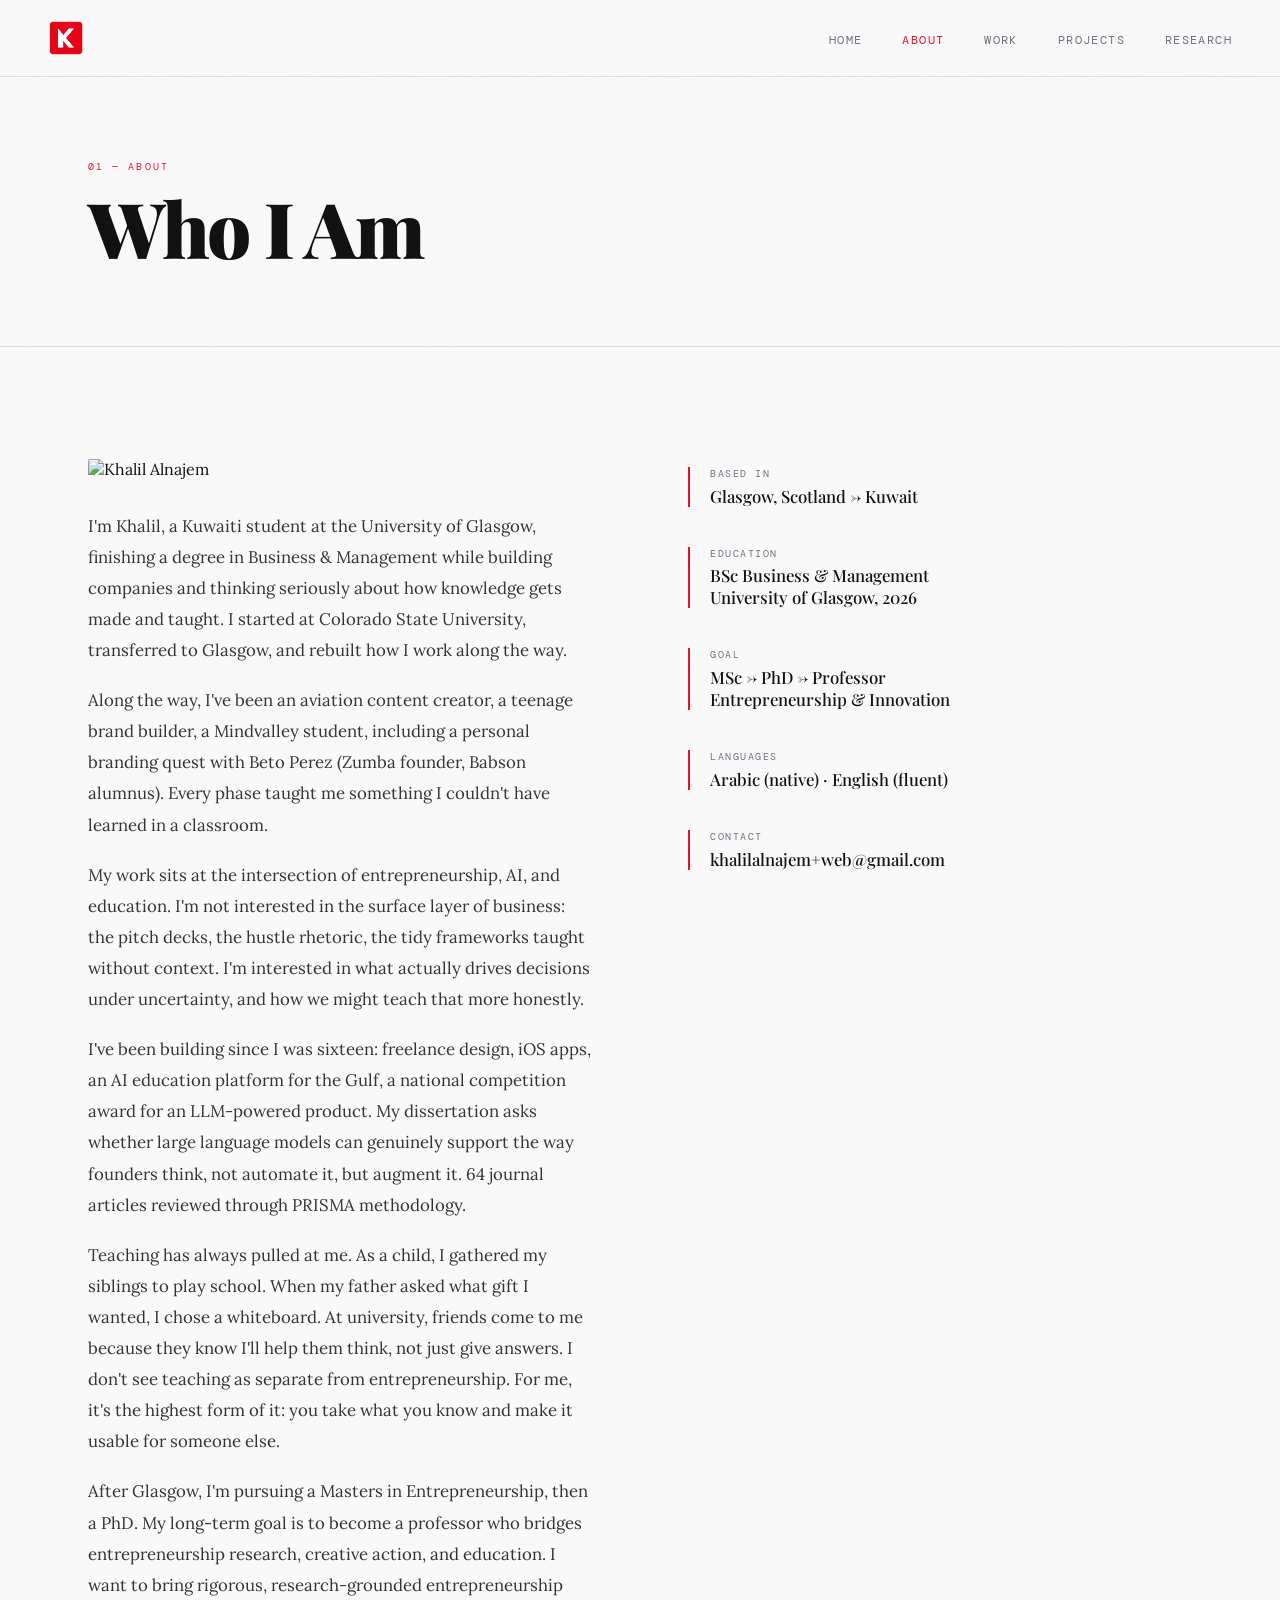
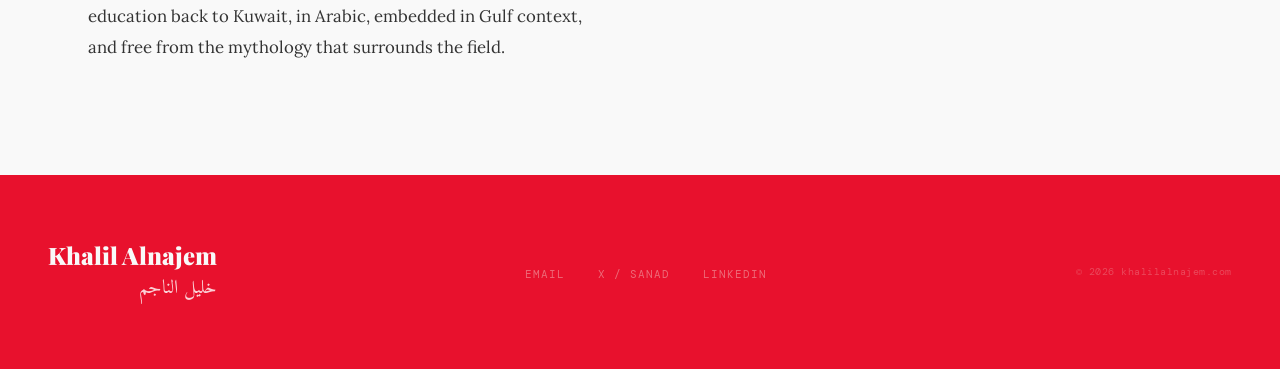
==== about.html @ a1330b7a "Research page: add PRISMA diagram + methodology, remove Arabic text sitewide - Research: added metho" ====
<!DOCTYPE html>
<html lang="en" dir="ltr">
<head>
  <meta charset="UTF-8" />
  <meta name="viewport" content="width=device-width, initial-scale=1.0"/>
  <title>About — Khalil Alnajem</title>
  <link rel="preconnect" href="https://fonts.googleapis.com">
  <link href="https://fonts.googleapis.com/css2?family=Playfair+Display:ital,wght@0,400;0,700;0,900;1,400;1,700&family=DM+Mono:wght@300;400;500&family=Lora:ital,wght@0,400;0,500;1,400&family=Amiri:ital,wght@0,400;0,700;1,400&family=Noto+Naskh+Arabic:wght@400;500;700&display=swap" rel="stylesheet">
  <link rel="stylesheet" href="style.css">
  <link rel="icon" href="web-icon.png">
</head>

<body>

  <!-- NAV -->
  <nav>
    <a href="index.html" class="nav-logo"><img src="web-icon.png" alt="Khalil Alnajem"></a>
    <button class="nav-hamburger" id="hamburger" onclick="document.getElementById('hamburger').classList.toggle('open');document.querySelector('.nav-links').classList.toggle('open')"><span></span><span></span><span></span></button>
    <ul class="nav-links">
      <li><a href="index.html">Home</a></li>
      <li><a href="about.html">About</a></li>
      <li><a href="work.html">Work</a></li>
      <li><a href="projects.html">Projects</a></li>
      <li><a href="research.html">Research</a></li>
    </ul>
  </nav>

  <!-- PAGE HERO -->
  <div class="page-hero">
    <div class="page-hero-inner">
      <span class="page-hero-label">01 — About</span>
      <h1 class="page-hero-title">Who I Am</h1>
    </div>
  </div>

  <!-- ABOUT SECTION -->
  <section id="about">
    <div class="container">
      <div class="about-grid reveal">
        <div>
          <img src="khalil-alnajem.jpg" alt="Khalil Alnajem" style="max-width:300px; width:100%; display:block; margin-bottom:2rem; border-radius:2px;">
          <div class="about-body">
            <p>I'm Khalil, a Kuwaiti student at the University of Glasgow, finishing a degree in Business & Management while building companies and thinking seriously about how knowledge gets made and taught. I started at Colorado State University, transferred to Glasgow, and rebuilt how I work along the way.</p>
            <p>Along the way, I've been an aviation content creator, a teenage brand builder, a Mindvalley student, including a personal branding quest with Beto Perez (Zumba founder, Babson alumnus). Every phase taught me something I couldn't have learned in a classroom.</p>
            <p>My work sits at the intersection of entrepreneurship, AI, and education. I'm not interested in the surface layer of business: the pitch decks, the hustle rhetoric, the tidy frameworks taught without context. I'm interested in what actually drives decisions under uncertainty, and how we might teach that more honestly.</p>
            <p>I've been building since I was sixteen: freelance design, iOS apps, an AI education platform for the Gulf, a national competition award for an LLM-powered product. My dissertation asks whether large language models can genuinely support the way founders think, not automate it, but augment it. 64 journal articles reviewed through PRISMA methodology.</p>
            <p>Teaching has always pulled at me. As a child, I gathered my siblings to play school. When my father asked what gift I wanted, I chose a whiteboard. At university, friends come to me because they know I'll help them think, not just give answers. I don't see teaching as separate from entrepreneurship. For me, it's the highest form of it: you take what you know and make it usable for someone else.</p>
            <p>After Glasgow, I'm pursuing a Masters in Entrepreneurship, then a PhD. My long-term goal is to become a professor who bridges entrepreneurship research, creative action, and education. I want to bring rigorous, research-grounded entrepreneurship education back to Kuwait, in Arabic, embedded in Gulf context, and free from the mythology that surrounds the field.</p>
          </div>
        </div>
        <div class="about-sidebar">
          <div class="info-block">
            <label>Based in</label>
            <span>Glasgow, Scotland → Kuwait</span>
          </div>
          <div class="info-block">
            <label>Education</label>
            <span>BSc Business &amp; Management<br>University of Glasgow, 2026</span>
          </div>
          <div class="info-block">
            <label>Goal</label>
            <span>MSc → PhD → Professor<br>Entrepreneurship &amp; Innovation</span>
          </div>
          <div class="info-block">
            <label>Languages</label>
            <span>Arabic (native) · English (fluent)</span>
          </div>
          <div class="info-block">
            <label>Contact</label>
            <span>khalilalnajem+web@gmail.com</span>
          </div>
        </div>
      </div>
    </div>
  </section>

  <!-- FOOTER -->
  <footer>
    <div>
      <p class="footer-name">Khalil Alnajem</p>
      <p class="footer-name-ar">خليل الناجم</p>
    </div>
    <ul class="footer-links">
      <li><a href="mailto:khalilalnajem+web@gmail.com">Email</a></li>
      <li><a href="https://x.com/ask_sanad" target="_blank">X / Sanad</a></li>
      <li><a href="https://linkedin.com/in/khalilalnajem" target="_blank">LinkedIn</a></li>
    </ul>
    <p class="footer-copy">© 2026 khalilalnajem.com</p>
  </footer>

  <script>
    const revealEls = document.querySelectorAll('.reveal');
    const obs = new IntersectionObserver(entries => {
      entries.forEach(e => { if (e.isIntersecting) e.target.classList.add('visible'); });
    }, { threshold: 0.1 });
    revealEls.forEach(el => obs.observe(el));

    const currentPage = window.location.pathname.split('/').pop() || 'index.html';
    document.querySelectorAll('.nav-links a[href]').forEach(a => {
      if (a.getAttribute('href') === currentPage) a.style.color = 'var(--amber)';
    });
    // Page transition
    document.addEventListener('click', e => {
      const a = e.target.closest('a[href]');
      if (!a || a.target === '_blank' || a.href.startsWith('mailto:') || a.href.includes('#')) return;
      if (new URL(a.href).origin !== location.origin) return;
      e.preventDefault();
      document.body.classList.add('page-exit');
      setTimeout(() => { window.location = a.href; }, 250);
    });
  </script>
</body>
</html>
---- style.css ----
:root {
  --navy: #111111;
  --navy-mid: #222222;
  --offwhite: #F9F9F9;
  --cream: #F0F0F0;
  --amber: #E8112D;
  --amber-light: #E8112D;
  --ink: #111111;
  --muted: #6b7280;
  --rule: #E0E0E0;

  --font-display: 'Playfair Display', Georgia, serif;
  --font-mono: 'DM Mono', monospace;
  --font-body: 'Lora', Georgia, serif;
  --font-arabic: 'Amiri', 'Noto Naskh Arabic', serif;
}

*, *::before, *::after { box-sizing: border-box; margin: 0; padding: 0; }

html { scroll-behavior: smooth; font-size: 16px; }

body {
  background: var(--offwhite);
  color: var(--ink);
  font-family: var(--font-body);
  overflow-x: hidden;
}

/* cursor removed */
.cursor { display: none; }

/* ── NOISE OVERLAY ── */
body::before {
  content: '';
  position: fixed;
  inset: 0;
  background-image: url("data:image/svg+xml,%3Csvg viewBox='0 0 256 256' xmlns='http://www.w3.org/2000/svg'%3E%3Cfilter id='noise'%3E%3CfeTurbulence type='fractalNoise' baseFrequency='0.9' numOctaves='4' stitchTiles='stitch'/%3E%3C/filter%3E%3Crect width='100%25' height='100%25' filter='url(%23noise)' opacity='0.04'/%3E%3C/svg%3E");
  pointer-events: none;
  z-index: 1000;
  opacity: 0.4;
}

/* ── NAV ── */
nav {
  position: fixed;
  top: 0; left: 0; right: 0;
  z-index: 100;
  display: flex;
  justify-content: space-between;
  align-items: center;
  padding: 1.25rem 3rem;
  background: rgba(249, 249, 249, 0.92);
  backdrop-filter: blur(12px);
  border-bottom: 1px solid var(--rule);
}

.nav-logo {
  text-decoration: none;
  display: flex;
  align-items: center;
}
.nav-logo img {
  width: 36px;
  height: 36px;
  border-radius: 8px;
  display: block;
}

.nav-links {
  display: flex;
  gap: 2.5rem;
  align-items: center;
  list-style: none;
}

.nav-links a {
  font-family: var(--font-mono);
  font-size: 0.72rem;
  letter-spacing: 0.12em;
  text-transform: uppercase;
  color: var(--muted);
  text-decoration: none;
  transition: color 0.2s;
}
.nav-links a:hover { color: var(--navy); }

.lang-toggle {
  font-family: var(--font-mono);
  font-size: 0.72rem;
  letter-spacing: 0.1em;
  text-transform: uppercase;
  color: var(--amber);
  background: none;
  border: 1px solid var(--amber);
  padding: 0.3rem 0.75rem;
  cursor: pointer;
  transition: all 0.2s;
}

/* ── MOBILE NAV HAMBURGER ── */
.nav-hamburger {
  display: none;
  background: none;
  border: none;
  cursor: pointer;
  padding: 0.25rem;
}
.nav-hamburger span {
  display: block;
  width: 22px;
  height: 2px;
  background: var(--ink);
  margin: 5px 0;
  transition: all 0.3s;
}
.nav-hamburger.open span:nth-child(1) { transform: rotate(45deg) translate(5px, 5px); }
.nav-hamburger.open span:nth-child(2) { opacity: 0; }
.nav-hamburger.open span:nth-child(3) { transform: rotate(-45deg) translate(5px, -5px); }
.lang-toggle:hover {
  background: var(--amber);
  color: white;
}

/* ── HERO ── */
.hero {
  min-height: 100vh;
  display: grid;
  grid-template-columns: 1fr 1fr;
  position: relative;
  overflow: hidden;
}

.hero-left {
  background: var(--amber);
  display: flex;
  flex-direction: column;
  justify-content: flex-end;
  padding: 8rem 4rem 5rem;
  position: relative;
}

.hero-left::after {
  content: '';
  position: absolute;
  top: 0; right: -60px;
  width: 120px; height: 100%;
  background: var(--navy);
  clip-path: polygon(0 0, 50% 0, 100% 100%, 0 100%);
  background: var(--amber);
  z-index: 2;
}

.hero-eyebrow {
  font-family: var(--font-mono);
  font-size: 0.7rem;
  letter-spacing: 0.2em;
  text-transform: uppercase;
  color: rgba(255,255,255,0.75);
  margin-bottom: 2rem;
  opacity: 0;
  animation: fadeUp 0.8s 0.2s forwards;
}

.hero-name-en {
  font-family: var(--font-display);
  font-size: clamp(3rem, 6vw, 5.5rem);
  font-weight: 900;
  color: var(--offwhite);
  line-height: 0.9;
  letter-spacing: -0.03em;
  opacity: 0;
  animation: fadeUp 0.8s 0.4s forwards;
}

.hero-name-ar {
  font-family: var(--font-arabic);
  font-size: clamp(2.5rem, 5vw, 4.5rem);
  font-weight: 700;
  color: white;
  line-height: 1.1;
  direction: rtl;
  margin-top: 0.5rem;
  opacity: 0;
  animation: fadeUp 0.8s 0.6s forwards;
}

.hero-rule {
  width: 60px;
  height: 2px;
  background: rgba(255,255,255,0.5);
  margin: 2.5rem 0;
  opacity: 0;
  animation: fadeUp 0.8s 0.8s forwards;
}

.hero-tagline {
  font-family: var(--font-body);
  font-size: 1rem;
  font-style: italic;
  color: rgba(255,255,255,0.8);
  max-width: 320px;
  line-height: 1.7;
  opacity: 0;
  animation: fadeUp 0.8s 1s forwards;
}

.hero-tagline-ar {
  font-family: var(--font-arabic);
  font-size: 1rem;
  color: rgba(255,255,255,0.8);
  direction: rtl;
  max-width: 320px;
  line-height: 1.8;
  display: none;
}

.hero-right {
  display: flex;
  flex-direction: column;
  justify-content: center;
  padding: 8rem 5rem 5rem 7rem;
  position: relative;
  z-index: 3;
}

.hero-descriptor {
  display: flex;
  flex-direction: column;
  gap: 1.5rem;
}

.descriptor-item {
  display: flex;
  gap: 1.5rem;
  align-items: flex-start;
  opacity: 0;
  animation: fadeUp 0.8s forwards;
}
.descriptor-item:nth-child(1) { animation-delay: 0.5s; }
.descriptor-item:nth-child(2) { animation-delay: 0.7s; }
.descriptor-item:nth-child(3) { animation-delay: 0.9s; }

.descriptor-num {
  font-family: var(--font-mono);
  font-size: 0.65rem;
  color: var(--amber);
  letter-spacing: 0.1em;
  padding-top: 0.2rem;
  flex-shrink: 0;
}

.descriptor-text h3 {
  font-family: var(--font-display);
  font-size: 1.3rem;
  font-weight: 700;
  color: var(--navy);
  margin-bottom: 0.3rem;
}

.descriptor-text p {
  font-size: 0.9rem;
  color: var(--muted);
  line-height: 1.6;
}

.hero-scroll {
  position: absolute;
  bottom: 3rem;
  right: 4rem;
  display: flex;
  flex-direction: column;
  align-items: center;
  gap: 0.5rem;
  opacity: 0;
  animation: fadeUp 1s 1.4s forwards;
}

.hero-scroll span {
  font-family: var(--font-mono);
  font-size: 0.6rem;
  letter-spacing: 0.15em;
  text-transform: uppercase;
  color: var(--muted);
  writing-mode: vertical-rl;
}

.scroll-line {
  width: 1px;
  height: 60px;
  background: linear-gradient(to bottom, var(--amber), transparent);
  animation: scrollPulse 2s 1.8s infinite;
}

/* ── SECTION BASE ── */
section {
  padding: 7rem 0;
  position: relative;
}

.container {
  max-width: 1200px;
  margin: 0 auto;
  padding: 0 3rem;
}

.section-header {
  display: flex;
  align-items: baseline;
  gap: 1.5rem;
  margin-bottom: 5rem;
}

.section-num {
  font-family: var(--font-mono);
  font-size: 0.65rem;
  color: var(--amber);
  letter-spacing: 0.15em;
  flex-shrink: 0;
}

.section-title {
  font-family: var(--font-display);
  font-size: clamp(2rem, 4vw, 3.5rem);
  font-weight: 900;
  color: var(--navy);
  letter-spacing: -0.03em;
  line-height: 1;
}

.section-title-ar {
  font-family: var(--font-arabic);
  font-size: clamp(1.8rem, 3.5vw, 3rem);
  font-weight: 700;
  color: var(--navy);
  direction: rtl;
  display: none;
}

/* ── ABOUT ── */
#about {
  background: var(--offwhite);
}

.about-grid {
  display: grid;
  grid-template-columns: 1fr 1fr;
  gap: 6rem;
  align-items: start;
}

.about-body {
  font-size: 1.05rem;
  line-height: 1.85;
  color: #333333;
}

.about-body p + p { margin-top: 1.2rem; }

.about-body-ar {
  font-family: var(--font-arabic);
  font-size: 1.1rem;
  line-height: 2;
  color: #333333;
  direction: rtl;
  display: none;
}
.about-body-ar p + p { margin-top: 1.2rem; }

.about-sidebar {
  display: flex;
  flex-direction: column;
  gap: 2.5rem;
  padding-top: 0.5rem;
}

.info-block {
  border-left: 2px solid var(--amber);
  padding-left: 1.25rem;
}

.info-block label {
  font-family: var(--font-mono);
  font-size: 0.65rem;
  letter-spacing: 0.15em;
  text-transform: uppercase;
  color: var(--muted);
  display: block;
  margin-bottom: 0.3rem;
}

.info-block span {
  font-family: var(--font-display);
  font-size: 1.05rem;
  color: var(--navy);
  font-weight: 500;
}

/* ── CV SECTION ── */
#cv {
  background: var(--amber);
  color: var(--offwhite);
}

#cv .section-title { color: var(--offwhite); }
#cv .section-num { color: rgba(255,255,255,0.6); }

.cv-grid {
  display: grid;
  grid-template-columns: 1fr 1fr;
  gap: 4rem;
}

.cv-col-title {
  font-family: var(--font-mono);
  font-size: 0.65rem;
  letter-spacing: 0.2em;
  text-transform: uppercase;
  color: rgba(255,255,255,0.6);
  margin-bottom: 2rem;
}

.cv-item {
  border-top: 1px solid rgba(255,255,255,0.1);
  padding: 1.75rem 0;
  display: grid;
  grid-template-columns: 80px 1fr;
  gap: 1.5rem;
}

.cv-year {
  font-family: var(--font-mono);
  font-size: 0.75rem;
  color: rgba(245, 240, 232, 0.4);
  letter-spacing: 0.05em;
  padding-top: 0.2rem;
}

.cv-item-title {
  font-family: var(--font-display);
  font-size: 1.1rem;
  font-weight: 700;
  color: var(--offwhite);
  margin-bottom: 0.25rem;
}

.cv-item-org {
  font-family: var(--font-mono);
  font-size: 0.75rem;
  color: rgba(255,255,255,0.7);
  letter-spacing: 0.05em;
  margin-bottom: 0.5rem;
}

.cv-item-desc {
  font-size: 0.875rem;
  color: rgba(245, 240, 232, 0.55);
  line-height: 1.6;
}

.cv-badge {
  display: inline-block;
  font-family: var(--font-mono);
  font-size: 0.6rem;
  letter-spacing: 0.1em;
  text-transform: uppercase;
  background: rgba(255,255,255,0.15);
  color: white;
  border: 1px solid rgba(255,255,255,0.35);
  padding: 0.2rem 0.5rem;
  margin-top: 0.5rem;
}
a.cv-badge {
  text-decoration: none;
  cursor: pointer;
  transition: background 0.2s, border-color 0.2s;
  margin-right: 0.3rem;
}
a.cv-badge:hover {
  background: rgba(232,17,45,0.2);
  border-color: #E8112D;
  color: #E8112D;
}

.cv-download {
  display: inline-flex;
  align-items: center;
  gap: 0.75rem;
  font-family: var(--font-mono);
  font-size: 0.75rem;
  letter-spacing: 0.1em;
  text-transform: uppercase;
  color: white;
  border: 1px solid rgba(255,255,255,0.5);
  padding: 0.9rem 2rem;
  text-decoration: none;
  margin-top: 4rem;
  transition: all 0.2s;
}
.cv-download:hover {
  background: white;
  color: var(--amber);
}

/* ── PROJECTS ── */
#projects {
  background: var(--cream);
}

.projects-group-label {
  font-family: var(--font-mono);
  font-size: 0.7rem;
  letter-spacing: 0.15em;
  text-transform: uppercase;
  color: var(--amber);
  padding: 2.5rem 0 0.75rem;
  border-top: 1px solid var(--rule);
  margin-top: 0;
}
.projects-group-label:first-of-type {
  border-top: none;
}
.projects-grid {
  display: grid;
  grid-template-columns: repeat(3, 1fr);
  gap: 1.5px;
  background: var(--rule);
}

.project-card {
  background: var(--offwhite);
  padding: 2.5rem;
  transition: background 0.3s;
  position: relative;
  overflow: hidden;
}

.project-card::before {
  content: '';
  position: absolute;
  bottom: 0; left: 0;
  height: 3px;
  width: 0;
  background: var(--amber);
  transition: width 0.4s ease;
}

.project-card:hover { background: white; }
.project-card:hover::before { width: 100%; }

.project-tag {
  font-family: var(--font-mono);
  font-size: 0.6rem;
  letter-spacing: 0.15em;
  text-transform: uppercase;
  color: var(--amber);
  margin-bottom: 1rem;
}

.project-name {
  font-family: var(--font-display);
  font-size: 1.4rem;
  font-weight: 700;
  color: var(--navy);
  margin-bottom: 0.75rem;
  line-height: 1.2;
}

.project-name-ar {
  font-family: var(--font-arabic);
  font-size: 1.2rem;
  font-weight: 700;
  color: var(--navy);
  margin-bottom: 0.75rem;
  direction: rtl;
  display: none;
}

.project-desc {
  font-size: 0.875rem;
  color: var(--muted);
  line-height: 1.65;
}

.project-desc-ar {
  font-family: var(--font-arabic);
  font-size: 0.925rem;
  color: var(--muted);
  line-height: 1.8;
  direction: rtl;
  display: none;
}

.project-status {
  margin-top: 1.5rem;
  font-family: var(--font-mono);
  font-size: 0.6rem;
  letter-spacing: 0.1em;
  text-transform: uppercase;
  color: var(--muted);
  display: flex;
  align-items: center;
  gap: 0.5rem;
}

.status-dot {
  width: 6px; height: 6px;
  border-radius: 50%;
  background: var(--muted);
}
.status-dot.active { background: #4ade80; }

.project-view-link {
  display: inline-block;
  margin-top: 1rem;
  font-family: var(--font-mono);
  font-size: 0.7rem;
  letter-spacing: 0.1em;
  text-transform: uppercase;
  color: var(--amber);
  transition: letter-spacing 0.2s;
}
.project-card:hover .project-view-link,
a.project-card:hover .project-view-link {
  letter-spacing: 0.18em;
}

.project-link {
  display: inline-block;
  margin-top: 0.75rem;
  font-family: var(--font-mono);
  font-size: 0.65rem;
  letter-spacing: 0.08em;
  color: var(--amber);
  text-decoration: none;
  transition: letter-spacing 0.2s;
}
.project-link:hover {
  letter-spacing: 0.15em;
}

/* ── PROJECTS: FEATURED + LIST LAYOUT ── */
.proj-group-label {
  font-family: var(--font-mono);
  font-size: 0.7rem;
  letter-spacing: 0.15em;
  text-transform: uppercase;
  color: var(--amber);
  padding: 2.5rem 0 1rem;
  border-top: 1px solid var(--rule);
  margin-top: 0;
}
.proj-group-label:first-of-type {
  border-top: none;
}

.proj-featured {
  display: grid;
  grid-template-columns: 1fr 1fr;
  gap: 1.5px;
  background: var(--rule);
  margin-bottom: 0.5rem;
}

.proj-featured-card {
  background: var(--offwhite);
  padding: 2.5rem;
  text-decoration: none;
  color: inherit;
  position: relative;
  overflow: hidden;
  transition: background 0.3s;
  display: block;
}
.proj-featured-card::before {
  content: '';
  position: absolute;
  bottom: 0; left: 0;
  height: 3px;
  width: 0;
  background: var(--amber);
  transition: width 0.4s ease;
}
.proj-featured-card:hover { background: white; }
.proj-featured-card:hover::before { width: 100%; }

.proj-tag {
  font-family: var(--font-mono);
  font-size: 0.6rem;
  letter-spacing: 0.15em;
  text-transform: uppercase;
  color: var(--amber);
  margin-bottom: 1rem;
}

.proj-featured-name {
  font-family: var(--font-display);
  font-size: 1.4rem;
  font-weight: 700;
  color: var(--navy);
  margin-bottom: 0.75rem;
  line-height: 1.2;
}

.proj-featured-desc {
  font-size: 0.875rem;
  color: var(--muted);
  line-height: 1.65;
}

.proj-status {
  margin-top: 1.5rem;
  font-family: var(--font-mono);
  font-size: 0.6rem;
  letter-spacing: 0.1em;
  text-transform: uppercase;
  color: var(--muted);
  display: flex;
  align-items: center;
  gap: 0.5rem;
}

/* Project list */
.proj-list {
  list-style: none;
  margin: 0;
  padding: 0;
}
.proj-list li {
  border-bottom: 1px solid var(--rule);
}
.proj-list li:last-child {
  border-bottom: none;
}

.proj-list-item {
  display: flex;
  justify-content: space-between;
  align-items: center;
  padding: 1.25rem 1rem;
  text-decoration: none;
  color: inherit;
  transition: background 0.2s, padding-left 0.2s;
}
.proj-list-item:hover {
  background: white;
  padding-left: 1.5rem;
}

.proj-list-name {
  font-family: var(--font-display);
  font-size: 1.05rem;
  font-weight: 700;
  color: var(--navy);
  margin: 0;
}

.proj-list-tag {
  font-family: var(--font-mono);
  font-size: 0.6rem;
  letter-spacing: 0.1em;
  text-transform: uppercase;
  color: var(--muted);
  margin-left: 1rem;
}

.proj-list-status {
  font-family: var(--font-mono);
  font-size: 0.6rem;
  letter-spacing: 0.1em;
  text-transform: uppercase;
  color: var(--muted);
  display: flex;
  align-items: center;
  gap: 0.4rem;
  flex-shrink: 0;
  white-space: nowrap;
}

/* ── PROJECT DETAIL PAGE ── */
.proj-detail {
  padding: 4rem 0 5rem;
  background: var(--offwhite);
}

.proj-detail-grid {
  display: grid;
  grid-template-columns: 2fr 1fr;
  gap: 5rem;
  align-items: start;
}

.proj-detail-body {
  font-size: 1.05rem;
  line-height: 1.85;
  color: #333;
}
.proj-detail-body p + p {
  margin-top: 1.2rem;
}
.proj-detail-body a {
  color: var(--amber);
  text-decoration: underline;
  text-underline-offset: 2px;
}
.proj-detail-body a:hover {
  color: var(--navy);
}

.proj-detail-sidebar {
  display: flex;
  flex-direction: column;
  gap: 1.5rem;
  position: sticky;
  top: 6rem;
}

.proj-detail-status {
  font-family: var(--font-mono);
  font-size: 0.7rem;
  letter-spacing: 0.1em;
  text-transform: uppercase;
  color: var(--muted);
  display: flex;
  align-items: center;
  gap: 0.5rem;
  padding-bottom: 1rem;
  border-bottom: 1px solid var(--rule);
  margin-bottom: 0.5rem;
}

.proj-detail-meta-item {
  padding: 0.5rem 0;
}
.proj-detail-meta-item label {
  font-family: var(--font-mono);
  font-size: 0.6rem;
  letter-spacing: 0.12em;
  text-transform: uppercase;
  color: var(--muted);
  display: block;
  margin-bottom: 0.2rem;
}
.proj-detail-meta-item span {
  font-size: 0.9rem;
  color: var(--navy);
}

.proj-detail-link {
  display: inline-block;
  font-family: var(--font-mono);
  font-size: 0.7rem;
  letter-spacing: 0.1em;
  text-transform: uppercase;
  color: var(--amber);
  text-decoration: none;
  border: 1px solid var(--amber);
  padding: 0.5rem 1rem;
  transition: background 0.2s, color 0.2s;
  margin-top: 0.5rem;
}
.proj-detail-link:hover {
  background: var(--amber);
  color: white;
}

.proj-detail-photos {
  margin-top: 3rem;
  display: flex;
  gap: 1rem;
  flex-wrap: wrap;
}

.proj-detail-photo {
  width: 320px;
  height: 240px;
  object-fit: cover;
  object-position: top center;
  border-radius: 2px;
  cursor: zoom-in;
  transition: transform 0.3s;
}
.proj-detail-photo:hover {
  transform: scale(1.02);
}

/* ── PROJECT BACK BUTTON (TOP) ── */
.proj-back-top {
  display: inline-block;
  font-family: var(--font-mono);
  font-size: 0.7rem;
  letter-spacing: 0.1em;
  text-transform: uppercase;
  color: var(--amber);
  text-decoration: none;
  margin-bottom: 1.5rem;
  transition: letter-spacing 0.2s;
}
.proj-back-top:hover {
  letter-spacing: 0.15em;
}

/* ── PROJECT PREV/NEXT NAV ── */
.proj-nav-section {
  padding: 2rem 0 4rem;
  border-top: 1px solid var(--rule);
}
.proj-nav {
  display: flex;
  justify-content: space-between;
  align-items: center;
}
.proj-nav-back {
  font-family: var(--font-mono);
  font-size: 0.7rem;
  letter-spacing: 0.1em;
  text-transform: uppercase;
  color: var(--amber);
  text-decoration: none;
  transition: letter-spacing 0.2s;
}
.proj-nav-back:hover { letter-spacing: 0.15em; }
.proj-nav-arrows {
  display: flex;
  gap: 2rem;
}
.proj-nav-link {
  font-family: var(--font-mono);
  font-size: 0.7rem;
  letter-spacing: 0.08em;
  text-transform: uppercase;
  color: var(--muted);
  text-decoration: none;
  transition: color 0.2s;
}
.proj-nav-link:hover { color: var(--amber); }

@media (max-width: 900px) {
  .proj-featured { grid-template-columns: 1fr; }
  .proj-detail-grid { grid-template-columns: 1fr; gap: 2.5rem; }
  .proj-detail-sidebar { position: static; }
  .proj-list-tag { display: none; }
  .proj-detail-photo { width: 100%; height: auto; }
  .proj-nav { flex-direction: column; gap: 1rem; align-items: flex-start; }
  .proj-nav-arrows { gap: 1rem; }
}

/* ── DISSERTATION ── */
#dissertation {
  background: var(--offwhite);
  position: relative;
  overflow: hidden;
}

#dissertation::before {
  content: 'MGT4002P';
  position: absolute;
  top: 50%;
  left: 50%;
  transform: translate(-50%, -50%) rotate(-8deg);
  font-family: var(--font-display);
  font-size: 18vw;
  font-weight: 900;
  color: rgba(17, 17, 17, 0.04);
  white-space: nowrap;
  pointer-events: none;
  z-index: 0;
}

.dissertation-inner {
  position: relative;
  z-index: 1;
}

.dissertation-layout {
  display: grid;
  grid-template-columns: 2fr 1fr;
  gap: 6rem;
  align-items: start;
}

.dissertation-title-block {
  margin-bottom: 2rem;
}

.dis-label {
  font-family: var(--font-mono);
  font-size: 0.65rem;
  letter-spacing: 0.15em;
  text-transform: uppercase;
  color: var(--amber);
  margin-bottom: 1rem;
}

.dis-title {
  font-family: var(--font-display);
  font-size: clamp(1.3rem, 2.5vw, 2rem);
  font-weight: 700;
  color: var(--navy);
  line-height: 1.3;
  font-style: italic;
  margin-bottom: 1.5rem;
}

.dis-title-ar {
  font-family: var(--font-arabic);
  font-size: clamp(1.2rem, 2.2vw, 1.8rem);
  font-weight: 700;
  color: var(--navy);
  line-height: 1.5;
  direction: rtl;
  display: none;
  margin-bottom: 1.5rem;
}

.dis-abstract {
  font-size: 0.95rem;
  line-height: 1.85;
  color: #444444;
}

.dis-abstract-ar {
  font-family: var(--font-arabic);
  font-size: 1rem;
  line-height: 2;
  color: #444444;
  direction: rtl;
  display: none;
}

.rq-list {
  list-style: none;
  margin-top: 2rem;
  display: flex;
  flex-direction: column;
  gap: 0.75rem;
}

.rq-list li {
  display: flex;
  gap: 1rem;
  font-size: 0.875rem;
  color: #444444;
  line-height: 1.5;
}

.rq-num {
  font-family: var(--font-mono);
  font-size: 0.65rem;
  color: var(--amber);
  flex-shrink: 0;
  padding-top: 0.15rem;
}

.dis-sidebar {
  display: flex;
  flex-direction: column;
  gap: 1.5rem;
}

.dis-stat {
  background: var(--amber);
  color: var(--offwhite);
  padding: 1.75rem;
}

.dis-stat-num {
  font-family: var(--font-display);
  font-size: 2.5rem;
  font-weight: 900;
  color: white;
  display: block;
}

.dis-stat-label {
  font-family: var(--font-mono);
  font-size: 0.65rem;
  letter-spacing: 0.12em;
  text-transform: uppercase;
  color: rgba(245, 240, 232, 0.5);
  margin-top: 0.25rem;
}

/* ── PRISMA FLOW DIAGRAM ── */
.prisma-flow {
  margin: 2.5rem 0 1rem;
}
.prisma-stages {
  display: flex;
  flex-direction: column;
  align-items: center;
}
.prisma-stage {
  display: flex;
  align-items: center;
  gap: 1.5rem;
  width: 100%;
  max-width: 520px;
}
.prisma-box {
  flex: 1;
  border: 1px solid var(--rule);
  padding: 1.25rem 1.5rem;
  background: var(--offwhite);
}
.prisma-box.prisma-id {
  border-color: var(--amber);
  border-width: 2px;
}
.prisma-box.prisma-included {
  background: var(--amber);
  border-color: var(--amber);
}
.prisma-box.prisma-included .prisma-phase,
.prisma-box.prisma-included .prisma-count,
.prisma-box.prisma-included .prisma-desc {
  color: white;
}
.prisma-phase {
  display: block;
  font-family: var(--font-mono);
  font-size: 0.6rem;
  letter-spacing: 0.15em;
  text-transform: uppercase;
  color: var(--amber);
  margin-bottom: 0.25rem;
}
.prisma-count {
  display: block;
  font-family: var(--font-display);
  font-size: 2rem;
  font-weight: 900;
  color: var(--navy);
  line-height: 1.1;
}
.prisma-desc {
  display: block;
  font-size: 0.8rem;
  color: var(--muted);
  line-height: 1.5;
  margin-top: 0.25rem;
}
.prisma-arrow {
  font-size: 1.2rem;
  color: var(--amber);
  text-align: center;
  padding: 0.4rem 0;
}
.prisma-excluded {
  font-family: var(--font-mono);
  font-size: 0.6rem;
  letter-spacing: 0.08em;
  color: var(--muted);
  text-transform: uppercase;
  white-space: nowrap;
  flex-shrink: 0;
}
@media (max-width: 900px) {
  .prisma-stage { flex-direction: column; gap: 0.5rem; align-items: stretch; }
  .prisma-excluded { text-align: center; white-space: normal; }
}

/* ── FOOTER ── */
footer {
  background: var(--amber);
  color: var(--offwhite);
  padding: 4rem 3rem;
  display: flex;
  justify-content: space-between;
  align-items: center;
}

.footer-name {
  font-family: var(--font-display);
  font-size: 1.5rem;
  font-weight: 900;
  color: var(--offwhite);
}

.footer-name-ar {
  font-family: var(--font-arabic);
  font-size: 1.2rem;
  color: rgba(255,255,255,0.8);
  direction: rtl;
}

.footer-links {
  display: flex;
  gap: 2rem;
  list-style: none;
}

.footer-links a {
  font-family: var(--font-mono);
  font-size: 0.7rem;
  letter-spacing: 0.1em;
  text-transform: uppercase;
  color: rgba(245, 240, 232, 0.4);
  text-decoration: none;
  transition: color 0.2s;
}
.footer-links a:hover { color: white; }

.footer-copy {
  font-family: var(--font-mono);
  font-size: 0.65rem;
  color: rgba(245, 240, 232, 0.25);
  letter-spacing: 0.05em;
}

/* ── PAGE TRANSITION ── */
body {
  opacity: 0;
  animation: pageFadeIn 0.4s ease forwards;
}
body.page-exit {
  animation: pageFadeOut 0.25s ease forwards;
}
@keyframes pageFadeIn {
  from { opacity: 0; }
  to { opacity: 1; }
}
@keyframes pageFadeOut {
  from { opacity: 1; }
  to { opacity: 0; }
}

/* ── ANIMATIONS ── */
@keyframes fadeUp {
  from { opacity: 0; transform: translateY(24px); }
  to { opacity: 1; transform: translateY(0); }
}

@keyframes scrollPulse {
  0%, 100% { opacity: 1; transform: scaleY(1); }
  50% { opacity: 0.4; transform: scaleY(0.6); }
}

/* ── ARABIC MODE ── */
body[data-lang="ar"] {
  direction: rtl;
}

body[data-lang="ar"] .hero-tagline { display: none; }
body[data-lang="ar"] .hero-tagline-ar { display: block; }

body[data-lang="ar"] .about-body { display: none; }
body[data-lang="ar"] .about-body-ar { display: block; }

body[data-lang="ar"] .section-title { display: none; }
body[data-lang="ar"] .section-title-ar { display: block; }

body[data-lang="ar"] .project-name { display: none; }
body[data-lang="ar"] .project-name-ar { display: block; }

body[data-lang="ar"] .project-desc { display: none; }
body[data-lang="ar"] .project-desc-ar { display: block; }

body[data-lang="ar"] .dis-title { display: none; }
body[data-lang="ar"] .dis-title-ar { display: block; }

body[data-lang="ar"] .dis-abstract { display: none; }
body[data-lang="ar"] .dis-abstract-ar { display: block; }

/* ── RESPONSIVE ── */
@media (max-width: 900px) {
  .hero { grid-template-columns: 1fr; }
  .hero-left { padding: 6rem 2rem 3rem; }
  .hero-left::after { display: none; }
  .hero-right { padding: 3rem 2rem; }
  .about-grid, .cv-grid, .dissertation-layout { grid-template-columns: 1fr; gap: 3rem; }
  .projects-grid { grid-template-columns: 1fr; }
  nav { padding: 1rem 1.5rem; }
  .nav-hamburger { display: block; }
  .nav-links {
    display: none;
    position: absolute;
    top: 100%;
    left: 0; right: 0;
    background: rgba(249, 249, 249, 0.98);
    backdrop-filter: blur(12px);
    flex-direction: column;
    padding: 1.5rem;
    gap: 1.25rem;
    border-bottom: 1px solid var(--rule);
  }
  .nav-links.open { display: flex; }
  .nav-links a { font-size: 0.8rem; }
  .chapter-link { padding: 1.75rem 1.5rem; }
  .chapter-desc { display: none; }
  .chapter-name { font-size: 1.5rem; }
  footer { flex-direction: column; gap: 2rem; text-align: center; }
  .container { padding: 0 1.5rem; }
  .page-hero { padding: 7rem 0 3rem; }
  .page-hero-inner { padding: 0 1.5rem; }
}

/* ── SCROLL REVEAL ── */
.reveal {
  opacity: 0;
  transform: translateY(30px);
  transition: opacity 0.7s ease, transform 0.7s ease;
}
.reveal.visible {
  opacity: 1;
  transform: translateY(0);
}

/* ── PAGE HEADER ── */
.page-hero {
  padding: 10rem 0 5rem;
  border-bottom: 1px solid var(--rule);
}
.page-hero-inner {
  max-width: 1200px;
  margin: 0 auto;
  padding: 0 3rem;
}
.page-hero-label {
  font-family: var(--font-mono);
  font-size: 0.65rem;
  letter-spacing: 0.2em;
  text-transform: uppercase;
  color: var(--amber);
  margin-bottom: 1rem;
  display: block;
}
.page-hero-title {
  font-family: var(--font-display);
  font-size: clamp(3rem, 6vw, 5rem);
  font-weight: 900;
  color: var(--navy);
  letter-spacing: -0.03em;
  line-height: 1;
}

/* ── HOME CHAPTERS ── */
.chapters {
  padding: 0;
  border-top: 1px solid var(--rule);
}
.chapter-link {
  display: flex;
  align-items: center;
  justify-content: space-between;
  padding: 2.5rem 3rem;
  border-bottom: 1px solid var(--rule);
  text-decoration: none;
  transition: background 0.2s;
  max-width: 100%;
}
.chapter-link:hover { background: var(--cream); }
.chapter-link:hover .chapter-arrow { transform: translateX(6px); }
.chapter-num {
  font-family: var(--font-mono);
  font-size: 0.65rem;
  color: var(--amber);
  letter-spacing: 0.15em;
  width: 60px;
  flex-shrink: 0;
}
.chapter-name {
  font-family: var(--font-display);
  font-size: clamp(1.8rem, 3vw, 2.8rem);
  font-weight: 900;
  color: var(--navy);
  letter-spacing: -0.02em;
  flex: 1;
}
.chapter-desc {
  font-family: var(--font-mono);
  font-size: 0.7rem;
  color: var(--muted);
  letter-spacing: 0.05em;
  max-width: 280px;
  text-align: right;
  line-height: 1.5;
}
.chapter-arrow {
  font-size: 1.2rem;
  color: var(--amber);
  margin-left: 2rem;
  transition: transform 0.2s;
  flex-shrink: 0;
}

/* ── WORK SHOWCASE ── */
.showcase {
  background: var(--cream);
  padding: 7rem 0;
}
.showcase-grid {
  display: grid;
  grid-template-columns: repeat(2, 1fr);
  gap: 2rem;
  margin-top: 4rem;
}
.showcase-item {
  background: var(--offwhite);
  overflow: hidden;
  position: relative;
}
.showcase-item img {
  width: 100%;
  display: block;
  transition: transform 0.4s ease;
}
.showcase-item:hover img { transform: scale(1.02); }
.showcase-caption {
  padding: 1.5rem;
}
.showcase-caption-title {
  font-family: var(--font-display);
  font-size: 1.1rem;
  font-weight: 700;
  color: var(--navy);
  margin-bottom: 0.3rem;
}
.showcase-caption-sub {
  font-family: var(--font-mono);
  font-size: 0.65rem;
  color: var(--muted);
  letter-spacing: 0.1em;
  text-transform: uppercase;
}
.showcase-pdf-link {
  display: inline-flex;
  align-items: center;
  gap: 0.5rem;
  font-family: var(--font-mono);
  font-size: 0.7rem;
  letter-spacing: 0.1em;
  text-transform: uppercase;
  color: var(--amber);
  text-decoration: none;
  margin-top: 0.75rem;
}
.showcase-pdf-link:hover { text-decoration: underline; }

@media (max-width: 900px) {
  .chapter-link { padding: 2rem 1.5rem; }
  .chapter-desc { display: none; }
  .chapter-name { font-size: 1.5rem; }
  .showcase-grid { grid-template-columns: 1fr; }
}

/* ── LIGHTBOX ── */
.lightbox-overlay {
  display: none;
  position: fixed;
  inset: 0;
  background: rgba(0,0,0,0.92);
  z-index: 9998;
  align-items: center;
  justify-content: center;
  cursor: zoom-out;
}
.lightbox-overlay.open {
  display: flex;
}
.lightbox-overlay img {
  max-width: 90vw;
  max-height: 88vh;
  object-fit: contain;
  border-radius: 2px;
  box-shadow: 0 20px 80px rgba(0,0,0,0.5);
}
.lightbox-close {
  position: fixed;
  top: 1.5rem;
  right: 2rem;
  color: white;
  font-size: 2rem;
  cursor: pointer;
  line-height: 1;
  z-index: 9999;
  font-family: sans-serif;
  opacity: 0.7;
  transition: opacity 0.2s;
}
.lightbox-close:hover { opacity: 1; }

/* ── DESIGN GALLERY ── */
.design-gallery {
  padding: 7rem 0;
  background: var(--offwhite);
}
.gallery-grid {
  display: grid;
  grid-template-columns: repeat(3, 1fr);
  gap: 1.5px;
  background: var(--rule);
  margin-top: 4rem;
}
.gallery-item {
  position: relative;
  overflow: hidden;
  cursor: zoom-in;
  aspect-ratio: 1;
  background: var(--cream);
}
.gallery-item img {
  width: 100%;
  height: 100%;
  object-fit: cover;
  display: block;
  transition: transform 0.4s ease;
}
.gallery-item:hover img { transform: scale(1.04); }
.gallery-item-label {
  position: absolute;
  bottom: 0; left: 0; right: 0;
  background: linear-gradient(to top, rgba(0,0,0,0.7), transparent);
  color: white;
  font-family: var(--font-mono);
  font-size: 0.6rem;
  letter-spacing: 0.12em;
  text-transform: uppercase;
  padding: 1.5rem 1rem 0.75rem;
  opacity: 0;
  transition: opacity 0.3s;
}
.gallery-item:hover .gallery-item-label { opacity: 1; }

/* ── EXPANDABLE CV ITEMS ── */
.cv-item {
  cursor: pointer !important;
}
.cv-item .cv-expand-icon {
  float: right;
  font-family: var(--font-mono);
  font-size: 1.2rem;
  color: rgba(255,255,255,0.3);
  transition: transform 0.3s ease;
  line-height: 1;
}
.cv-item.expanded .cv-expand-icon {
  transform: rotate(45deg);
}
.cv-item .cv-item-desc,
.cv-item .cv-badge,
.cv-item .cv-thumbs {
  display: none;
}
.cv-item.expanded .cv-item-desc,
.cv-item.expanded .cv-badge,
.cv-item.expanded .cv-thumbs {
  display: flex;
  animation: fadeUp 0.4s ease forwards;
}
.cv-item.expanded .cv-badge {
  display: inline-block;
}

/* ── CV THUMBNAIL ROW ── */
.cv-thumbs {
  display: flex;
  gap: 8px;
  margin-top: 0.75rem;
  flex-wrap: wrap;
}
.cv-thumb {
  width: 72px;
  height: 72px;
  object-fit: cover;
  border-radius: 4px;
  cursor: pointer;
  border: 1px solid rgba(255,255,255,0.1);
  transition: border-color 0.2s, transform 0.2s;
}
.cv-thumb:hover {
  border-color: #E8112D;
  transform: scale(1.05);
}

@media (max-width: 900px) {
  .gallery-grid { grid-template-columns: repeat(2, 1fr); }
}

/* ── DESIGN PROJECT PAGES ── */
.design-project {
  padding: 5rem 0 3rem;
  background: var(--offwhite);
  border-bottom: 1px solid var(--rule);
}
.design-project-alt {
  background: var(--cream);
}
.design-project-header {
  max-width: 640px;
  margin-bottom: 2.5rem;
}
.design-project-num {
  font-family: var(--font-mono);
  font-size: 0.65rem;
  color: var(--amber);
  letter-spacing: 0.15em;
  display: block;
  margin-bottom: 1rem;
}
.design-project-title {
  font-family: var(--font-display);
  font-size: clamp(1.5rem, 3vw, 2.2rem);
  font-weight: 900;
  color: var(--navy);
  letter-spacing: -0.02em;
  margin-bottom: 0.5rem;
}
.design-project-meta {
  font-family: var(--font-mono);
  font-size: 0.7rem;
  letter-spacing: 0.1em;
  text-transform: uppercase;
  color: var(--muted);
  margin-bottom: 1.5rem;
}
.design-project-desc {
  font-size: 0.95rem;
  line-height: 1.75;
  color: #444;
  margin-bottom: 1.5rem;
}
.design-project-type {
  font-family: var(--font-mono);
  font-size: 0.6rem;
  letter-spacing: 0.12em;
  text-transform: uppercase;
  color: var(--amber);
  border: 1px solid var(--amber);
  padding: 0.3rem 0.7rem;
  display: inline-block;
}

/* ── HORIZONTAL SCROLL CAROUSEL ── */
.carousel {
  width: 100%;
  overflow: hidden;
  position: relative;
}
.carousel-track {
  display: flex;
  gap: 12px;
  overflow-x: auto;
  scroll-snap-type: x mandatory;
  -webkit-overflow-scrolling: touch;
  padding: 0 3rem 2rem;
  scrollbar-width: thin;
  scrollbar-color: var(--amber) transparent;
}
.carousel-track::-webkit-scrollbar {
  height: 4px;
}
.carousel-track::-webkit-scrollbar-track {
  background: transparent;
}
.carousel-track::-webkit-scrollbar-thumb {
  background: var(--amber);
  border-radius: 2px;
}
.carousel-slide {
  flex: 0 0 auto;
  width: 360px;
  height: 360px;
  overflow: hidden;
  border-radius: 2px;
  cursor: zoom-in;
  scroll-snap-align: start;
  background: var(--cream);
}
.carousel-slide-wide {
  width: 600px;
  height: 600px;
}
.carousel-slide img {
  width: 100%;
  height: 100%;
  object-fit: cover;
  display: block;
  transition: transform 0.4s ease;
}
.carousel-slide:hover img {
  transform: scale(1.03);
}

@media (max-width: 900px) {
  .carousel-track {
    padding: 0 1.5rem 1.5rem;
    gap: 8px;
  }
  .carousel-slide {
    width: 280px;
    height: 280px;
  }
  .carousel-slide-wide {
    width: 400px;
    height: 400px;
  }
  .design-project { padding: 3rem 0 2rem; }
}

/* ── THUMBNAIL PREVIEW ROW ── */
.project-thumb-row {
  display: flex;
  gap: 4px;
  margin-top: 1rem;
}
.project-thumb-row img {
  width: 40px;
  height: 40px;
  object-fit: cover;
  border-radius: 2px;
  opacity: 0.7;
  transition: opacity 0.2s;
}
.project-thumb-row img:hover {
  opacity: 1;
}

@media (max-width: 900px) {
  .design-project-layout,
  .design-project-layout.reverse {
    grid-template-columns: 1fr;
    gap: 2rem;
  }
  .design-project-layout.reverse .design-project-image { order: 0; }
  .design-project-layout.reverse .design-project-info { order: 0; }
  .design-project { padding: 3rem 0; }
}
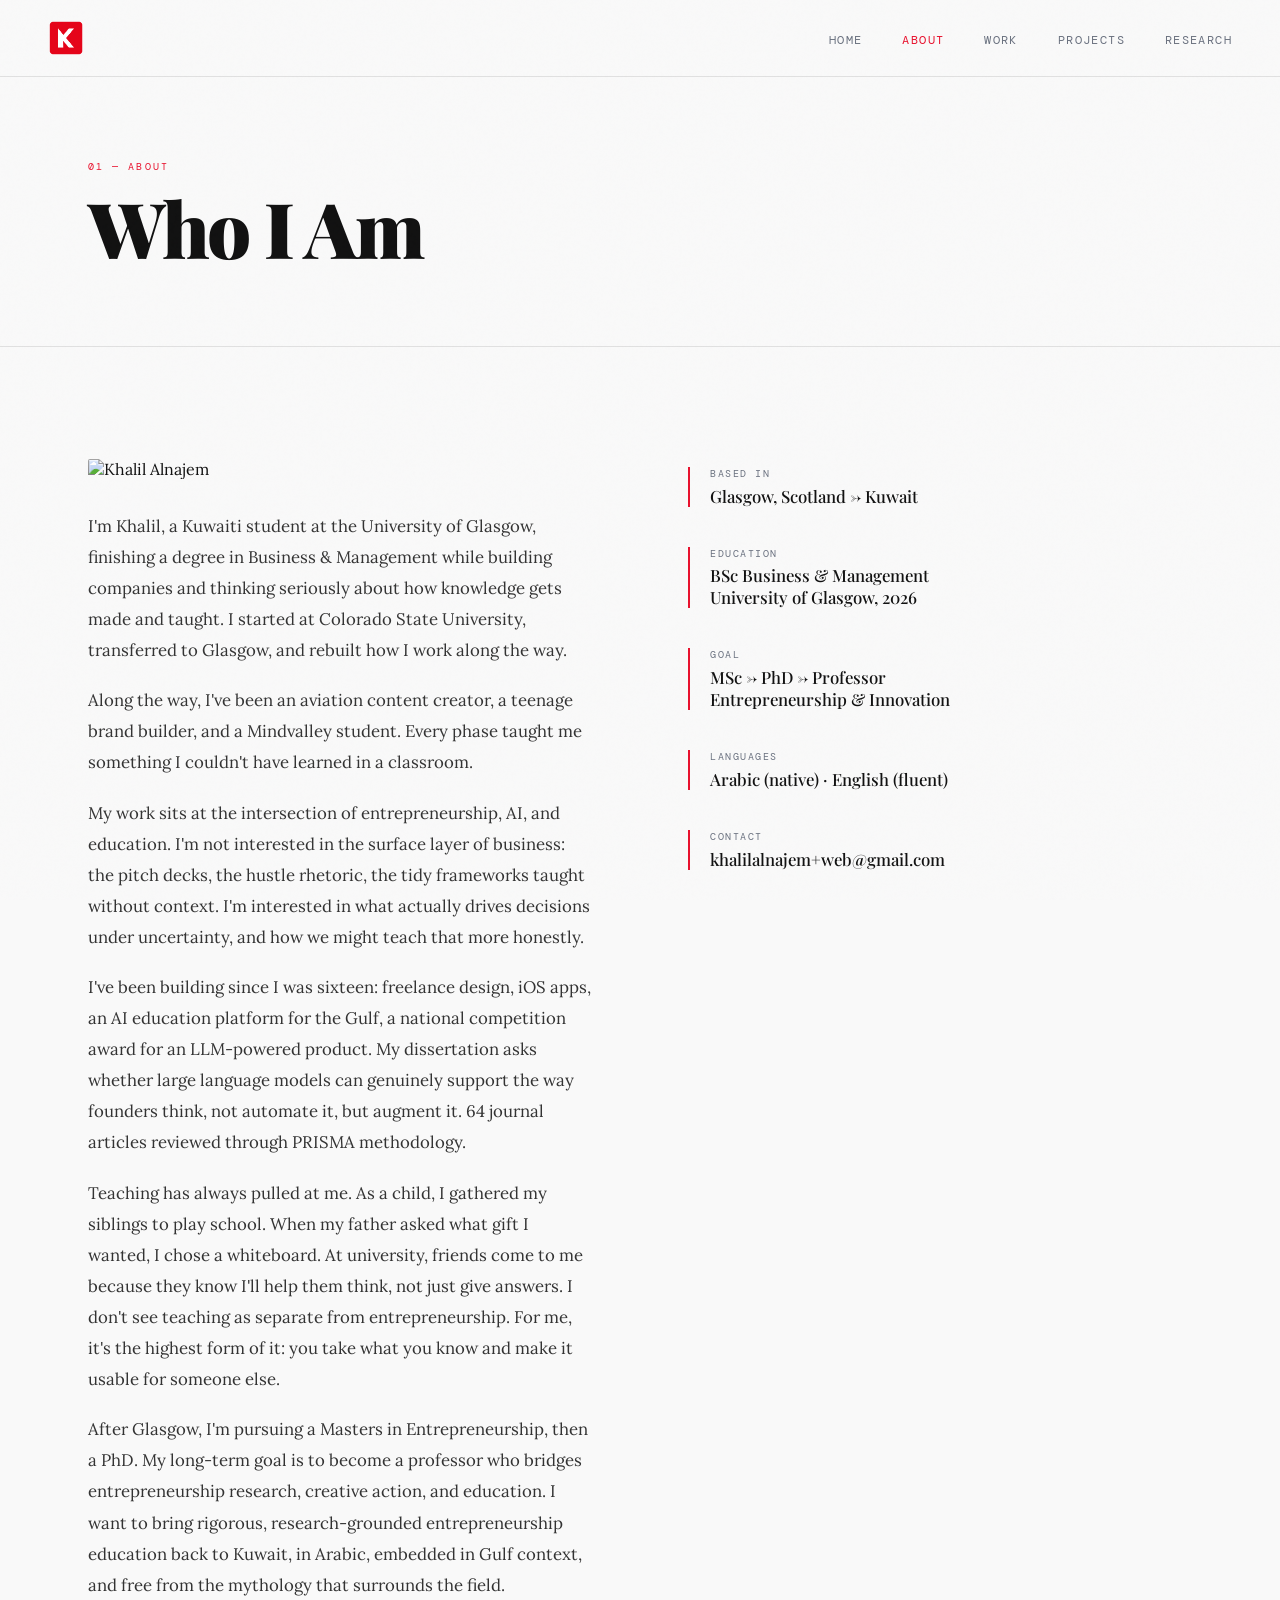
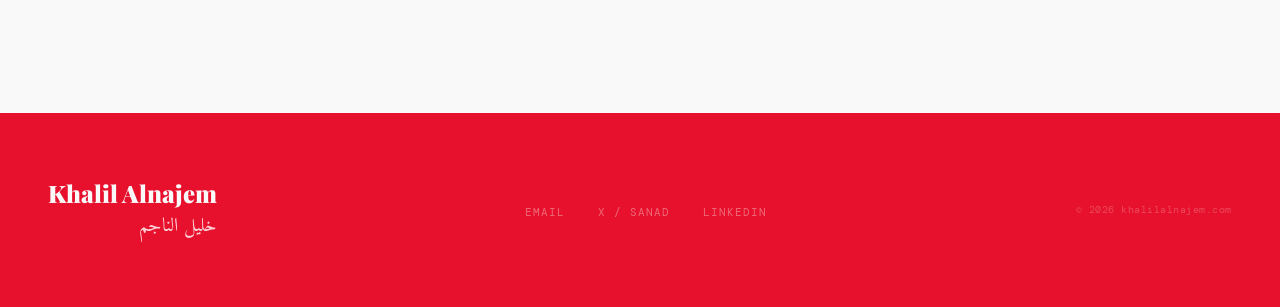
==== commit 53b0c23e: "Comprehensive site update: combine infra projects, add tweet embed, guide cards, newsletter mockup -" ====
--- a/about.html
+++ b/about.html
@@ -41,7 +41,7 @@
           <img src="khalil-alnajem.jpg" alt="Khalil Alnajem" style="max-width:300px; width:100%; display:block; margin-bottom:2rem; border-radius:2px;">
           <div class="about-body">
             <p>I'm Khalil, a Kuwaiti student at the University of Glasgow, finishing a degree in Business & Management while building companies and thinking seriously about how knowledge gets made and taught. I started at Colorado State University, transferred to Glasgow, and rebuilt how I work along the way.</p>
-            <p>Along the way, I've been an aviation content creator, a teenage brand builder, a Mindvalley student, including a personal branding quest with Beto Perez (Zumba founder, Babson alumnus). Every phase taught me something I couldn't have learned in a classroom.</p>
+            <p>Along the way, I've been an aviation content creator, a teenage brand builder, and a Mindvalley student. Every phase taught me something I couldn't have learned in a classroom.</p>
             <p>My work sits at the intersection of entrepreneurship, AI, and education. I'm not interested in the surface layer of business: the pitch decks, the hustle rhetoric, the tidy frameworks taught without context. I'm interested in what actually drives decisions under uncertainty, and how we might teach that more honestly.</p>
             <p>I've been building since I was sixteen: freelance design, iOS apps, an AI education platform for the Gulf, a national competition award for an LLM-powered product. My dissertation asks whether large language models can genuinely support the way founders think, not automate it, but augment it. 64 journal articles reviewed through PRISMA methodology.</p>
             <p>Teaching has always pulled at me. As a child, I gathered my siblings to play school. When my father asked what gift I wanted, I chose a whiteboard. At university, friends come to me because they know I'll help them think, not just give answers. I don't see teaching as separate from entrepreneurship. For me, it's the highest form of it: you take what you know and make it usable for someone else.</p>
@@ -108,6 +108,9 @@
       document.body.classList.add('page-exit');
       setTimeout(() => { window.location = a.href; }, 250);
     });
+    window.addEventListener('pageshow', function(event) {
+      document.body.classList.remove('page-exit');
+    });
   </script>
 </body>
 </html>
--- a/style.css
+++ b/style.css
@@ -745,6 +745,21 @@
   background: white;
   padding-left: 1.5rem;
 }
+.proj-list-item::after {
+  content: '→';
+  font-family: var(--font-mono);
+  font-size: 0.8rem;
+  color: var(--muted);
+  opacity: 0.4;
+  transition: opacity 0.2s, transform 0.2s;
+  flex-shrink: 0;
+  margin-left: 1rem;
+}
+.proj-list-item:hover::after {
+  opacity: 1;
+  color: var(--amber);
+  transform: translateX(3px);
+}
 
 .proj-list-name {
   font-family: var(--font-display);
@@ -881,6 +896,10 @@
 }
 .proj-detail-photo:hover {
   transform: scale(1.02);
+}
+.proj-detail-photo--square {
+  width: 320px;
+  height: 320px;
 }
 
 /* ── PROJECT BACK BUTTON (TOP) ── */
@@ -1528,10 +1547,21 @@
 .cv-item .cv-expand-icon {
   float: right;
   font-family: var(--font-mono);
-  font-size: 1.2rem;
-  color: rgba(255,255,255,0.3);
-  transition: transform 0.3s ease;
+  font-size: 1rem;
+  color: rgba(255,255,255,0.5);
+  transition: transform 0.3s ease, background 0.2s;
   line-height: 1;
+  width: 28px;
+  height: 28px;
+  display: inline-flex;
+  align-items: center;
+  justify-content: center;
+  border-radius: 50%;
+  background: rgba(255,255,255,0.1);
+}
+.cv-item:hover .cv-expand-icon {
+  background: rgba(255,255,255,0.18);
+  color: rgba(255,255,255,0.8);
 }
 .cv-item.expanded .cv-expand-icon {
   transform: rotate(45deg);
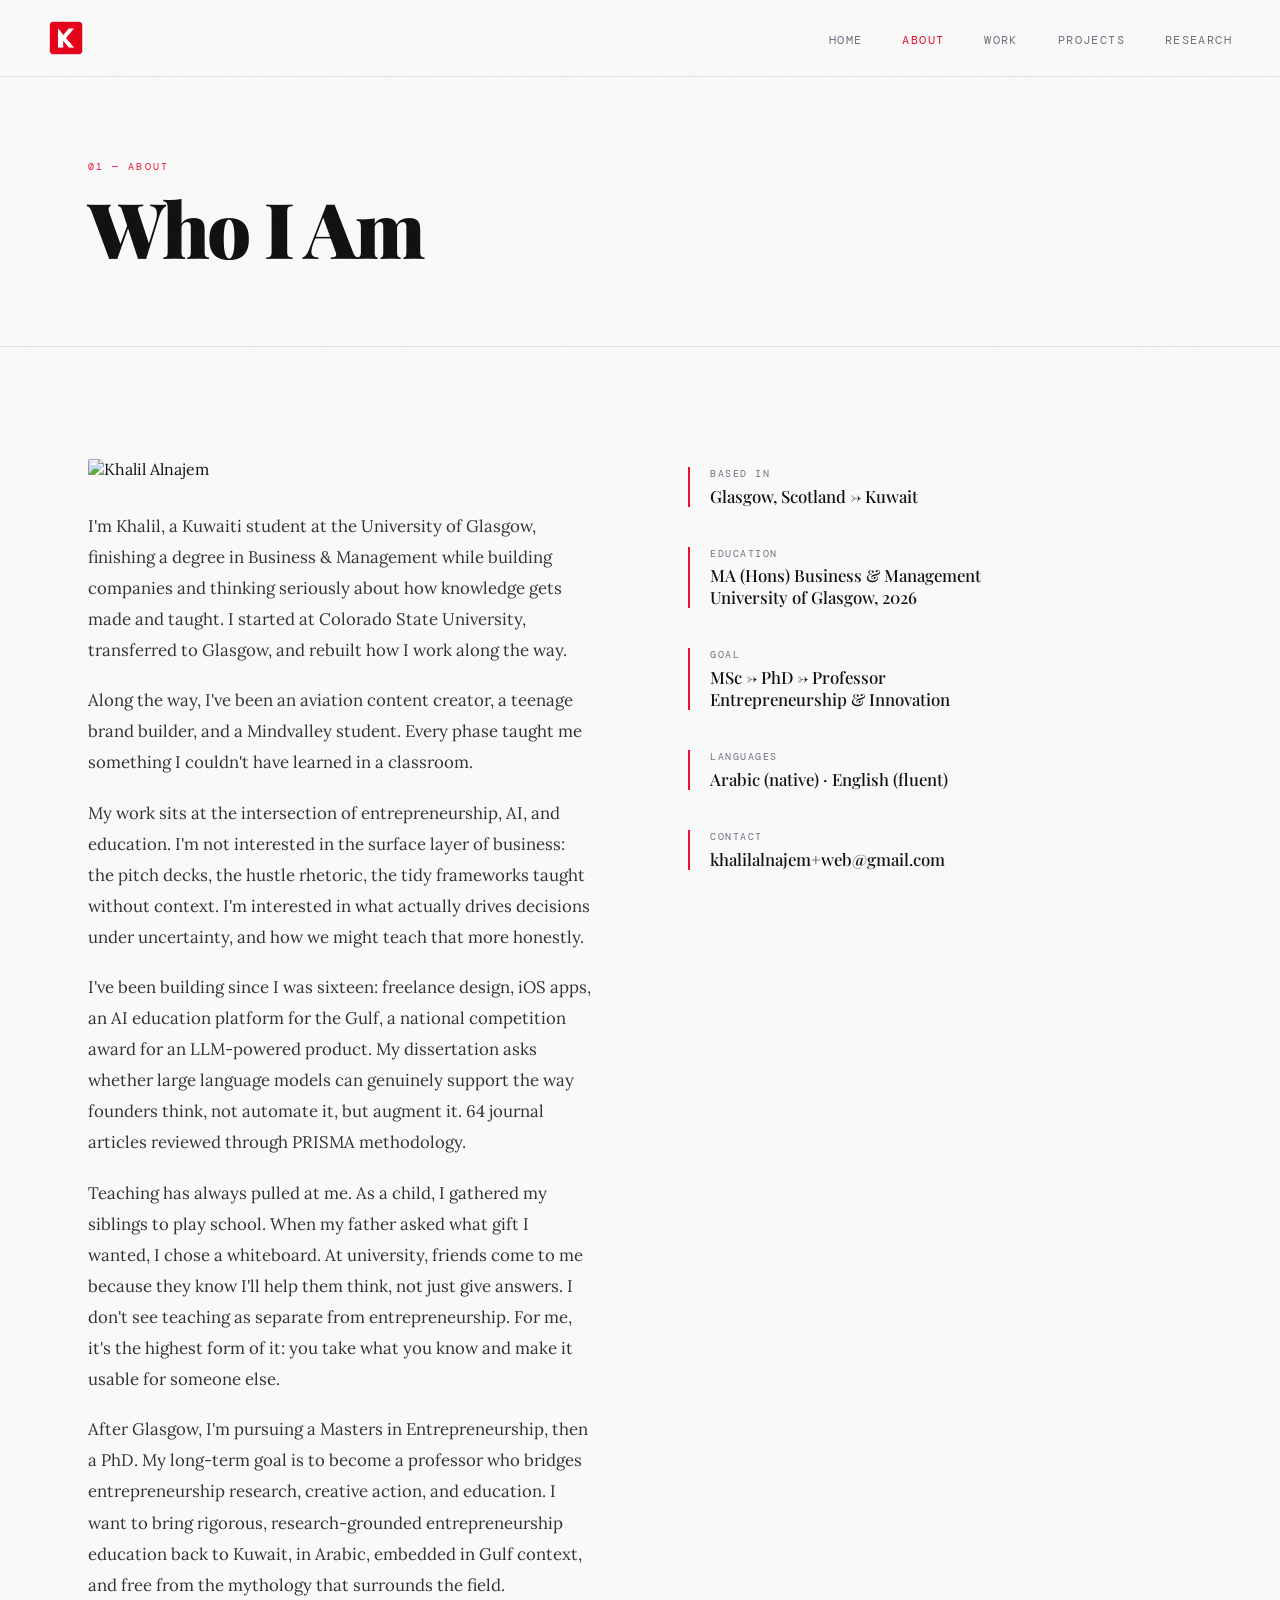
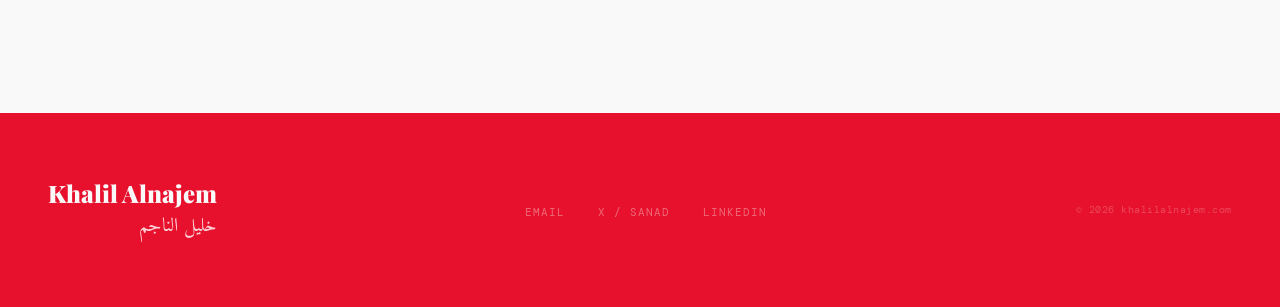
==== commit 211a7808: "Final cleanup: move Mindvalley, simplify coaching, fix indicators and dates - Move Mindvalley certif" ====
--- a/about.html
+++ b/about.html
@@ -55,7 +55,7 @@
           </div>
           <div class="info-block">
             <label>Education</label>
-            <span>BSc Business &amp; Management<br>University of Glasgow, 2026</span>
+            <span>MA (Hons) Business &amp; Management<br>University of Glasgow, 2026</span>
           </div>
           <div class="info-block">
             <label>Goal</label>
--- a/style.css
+++ b/style.css
@@ -682,6 +682,22 @@
 }
 .proj-featured-card:hover { background: white; }
 .proj-featured-card:hover::before { width: 100%; }
+.proj-featured-card::after {
+  content: '→';
+  position: absolute;
+  top: 2.5rem;
+  right: 2.5rem;
+  font-family: var(--font-mono);
+  font-size: 0.9rem;
+  color: var(--muted);
+  opacity: 0.4;
+  transition: opacity 0.2s, transform 0.2s;
+}
+.proj-featured-card:hover::after {
+  opacity: 1;
+  color: var(--amber);
+  transform: translateX(3px);
+}
 
 .proj-tag {
   font-family: var(--font-mono);
@@ -784,6 +800,10 @@
   letter-spacing: 0.1em;
   text-transform: uppercase;
   color: var(--muted);
+  flex-shrink: 0;
+  white-space: nowrap;
+  text-align: right;
+  min-width: 120px;
   display: flex;
   align-items: center;
   gap: 0.4rem;
@@ -1548,20 +1568,22 @@
   float: right;
   font-family: var(--font-mono);
   font-size: 1rem;
-  color: rgba(255,255,255,0.5);
-  transition: transform 0.3s ease, background 0.2s;
+  color: rgba(255,255,255,0.6);
+  transition: transform 0.3s ease, background 0.2s, border-color 0.2s;
   line-height: 1;
-  width: 28px;
-  height: 28px;
+  width: 30px;
+  height: 30px;
   display: inline-flex;
   align-items: center;
   justify-content: center;
   border-radius: 50%;
-  background: rgba(255,255,255,0.1);
+  background: rgba(255,255,255,0.08);
+  border: 1px solid rgba(255,255,255,0.2);
 }
 .cv-item:hover .cv-expand-icon {
-  background: rgba(255,255,255,0.18);
-  color: rgba(255,255,255,0.8);
+  background: rgba(255,255,255,0.15);
+  border-color: rgba(255,255,255,0.35);
+  color: rgba(255,255,255,0.9);
 }
 .cv-item.expanded .cv-expand-icon {
   transform: rotate(45deg);
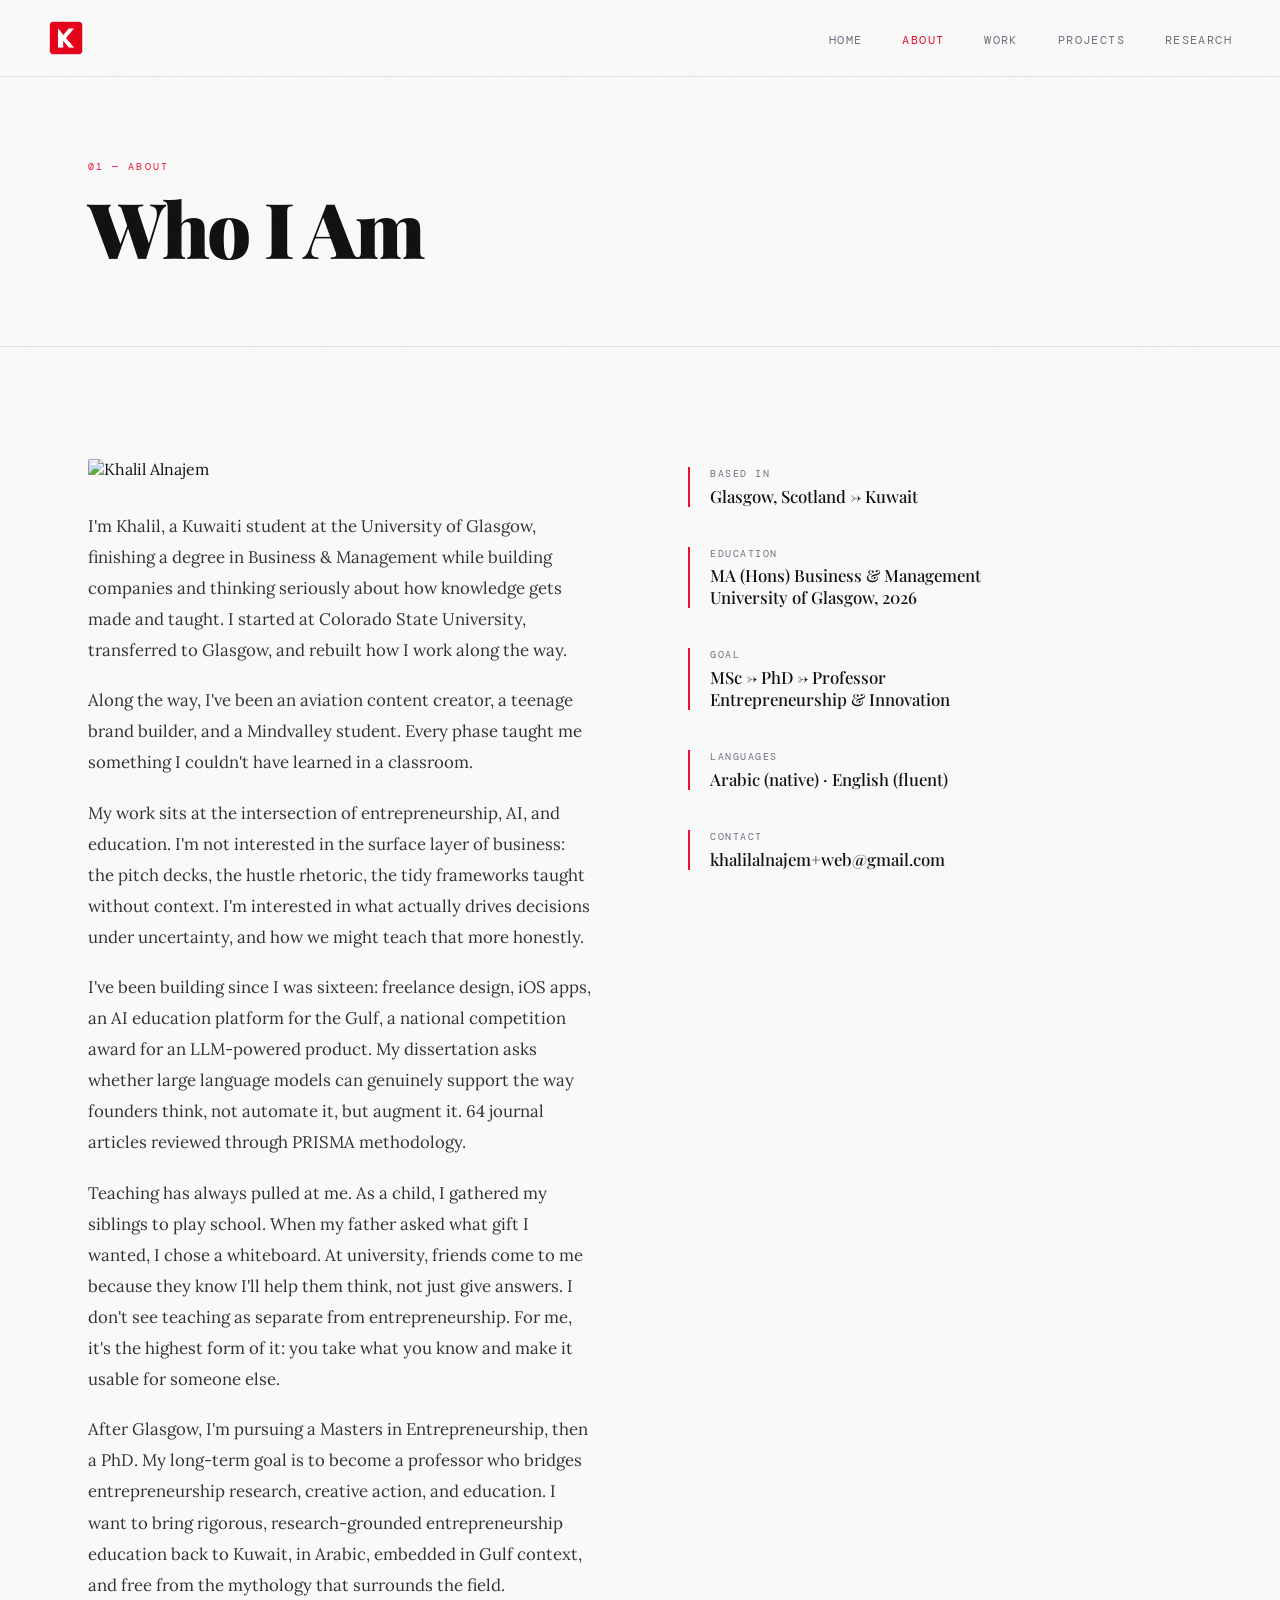
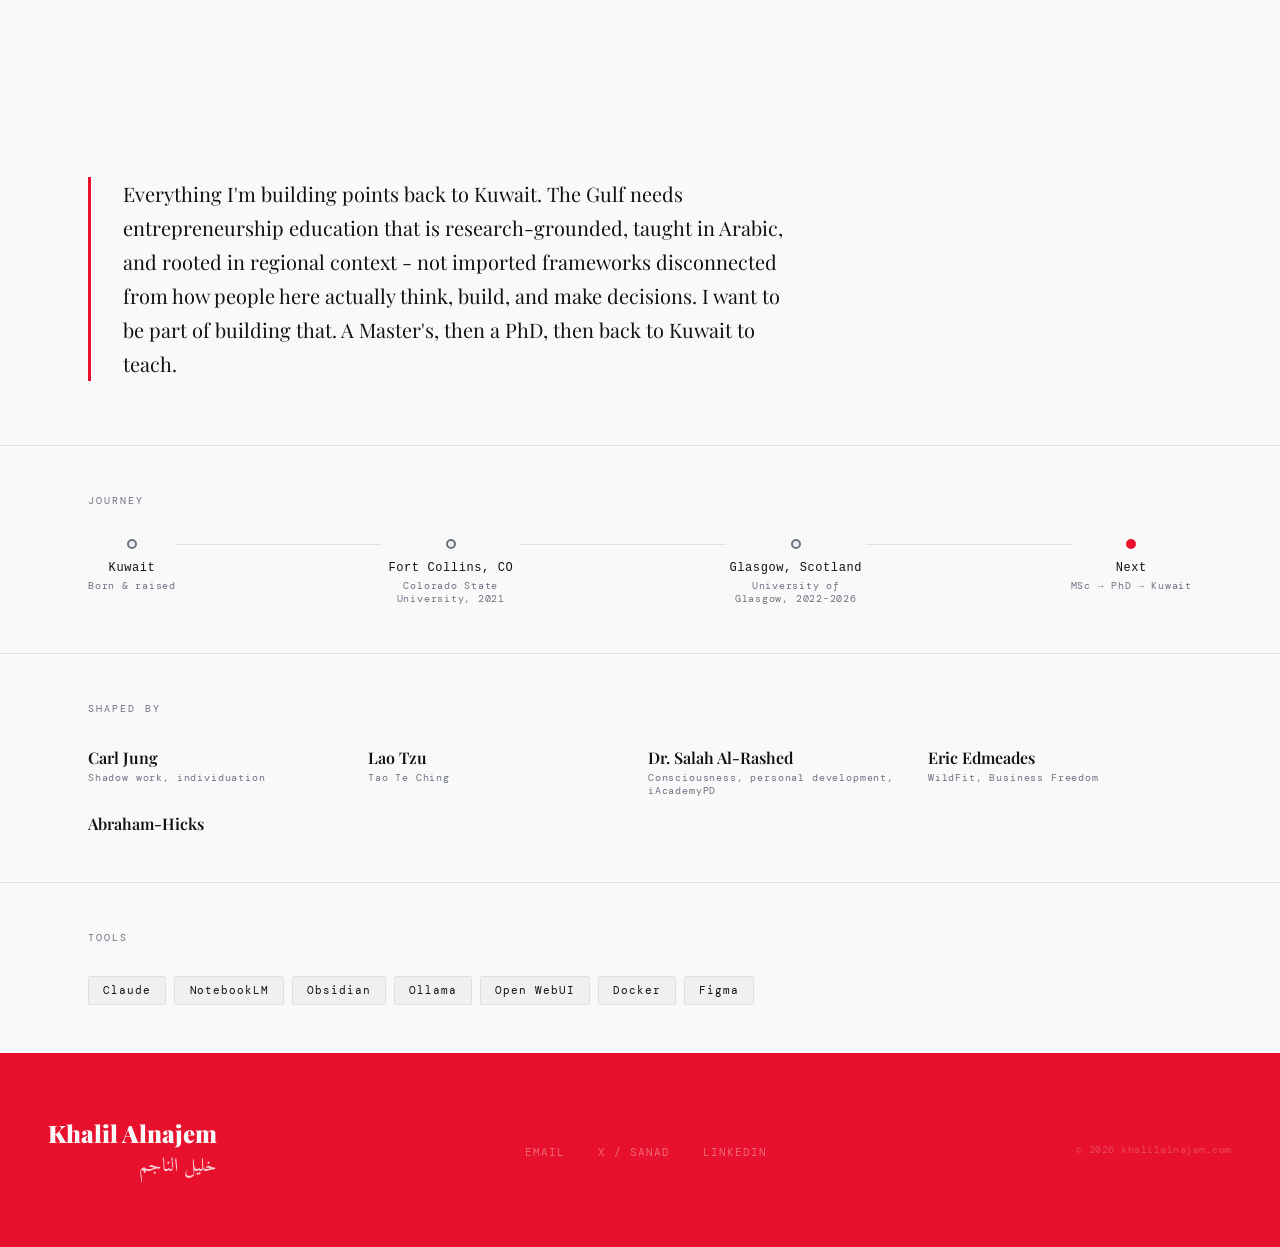
==== commit 2cb9f927: "Add Vision, Journey, Influences, Tools sections to About page; coaching portfolio cards - About: Vis" ====
--- a/about.html
+++ b/about.html
@@ -74,6 +74,77 @@
     </div>
   </section>
 
+  <!-- VISION -->
+  <section class="about-vision">
+    <div class="container">
+      <div class="vision-block reveal">
+        <p class="vision-text">Everything I'm building points back to Kuwait. The Gulf needs entrepreneurship education that is research-grounded, taught in Arabic, and rooted in regional context - not imported frameworks disconnected from how people here actually think, build, and make decisions. I want to be part of building that. A Master's, then a PhD, then back to Kuwait to teach.</p>
+      </div>
+    </div>
+  </section>
+
+  <!-- JOURNEY -->
+  <section class="about-journey">
+    <div class="container">
+      <p class="about-section-label reveal">Journey</p>
+      <div class="journey-timeline reveal">
+        <div class="journey-stop">
+          <span class="journey-dot"></span>
+          <span class="journey-place">Kuwait</span>
+          <span class="journey-label">Born & raised</span>
+        </div>
+        <div class="journey-line"></div>
+        <div class="journey-stop">
+          <span class="journey-dot"></span>
+          <span class="journey-place">Fort Collins, CO</span>
+          <span class="journey-label">Colorado State University, 2021</span>
+        </div>
+        <div class="journey-line"></div>
+        <div class="journey-stop">
+          <span class="journey-dot"></span>
+          <span class="journey-place">Glasgow, Scotland</span>
+          <span class="journey-label">University of Glasgow, 2022-2026</span>
+        </div>
+        <div class="journey-line"></div>
+        <div class="journey-stop">
+          <span class="journey-dot active"></span>
+          <span class="journey-place">Next</span>
+          <span class="journey-label">MSc → PhD → Kuwait</span>
+        </div>
+      </div>
+    </div>
+  </section>
+
+  <!-- INFLUENCES -->
+  <section class="about-influences">
+    <div class="container">
+      <p class="about-section-label reveal">Shaped By</p>
+      <ul class="influences-list reveal">
+        <li><span class="influence-name">Carl Jung</span><span class="influence-note">Shadow work, individuation</span></li>
+        <li><span class="influence-name">Lao Tzu</span><span class="influence-note">Tao Te Ching</span></li>
+        <li><span class="influence-name">Dr. Salah Al-Rashed</span><span class="influence-note">Consciousness, personal development, iAcademyPD</span></li>
+        <li><span class="influence-name">Eric Edmeades</span><span class="influence-note">WildFit, Business Freedom</span></li>
+        <li><span class="influence-name">Abraham-Hicks</span></li>
+      </ul>
+    </div>
+  </section>
+
+  <!-- TOOLS -->
+  <section class="about-tools">
+    <div class="container">
+      <p class="about-section-label reveal">Tools</p>
+      <div class="tools-row reveal">
+        <span class="tool-pill">Claude</span>
+        <span class="tool-pill">NotebookLM</span>
+        <span class="tool-pill">Obsidian</span>
+        <span class="tool-pill">Ollama</span>
+        <span class="tool-pill">Open WebUI</span>
+        <span class="tool-pill">Docker</span>
+        <span class="tool-pill">Figma</span>
+      </div>
+    </div>
+  </section>
+
   <!-- FOOTER -->
   <footer>
     <div>
--- a/style.css
+++ b/style.css
@@ -981,6 +981,150 @@
   .proj-detail-photo { width: 100%; height: auto; }
   .proj-nav { flex-direction: column; gap: 1rem; align-items: flex-start; }
   .proj-nav-arrows { gap: 1rem; }
+}
+
+/* ── ABOUT PAGE EXTRA SECTIONS ── */
+.about-section-label {
+  font-family: var(--font-mono);
+  font-size: 0.65rem;
+  letter-spacing: 0.2em;
+  text-transform: uppercase;
+  color: var(--muted);
+  margin-bottom: 2rem;
+}
+
+.about-vision { padding: 4rem 0; }
+.vision-block {
+  border-left: 3px solid var(--amber);
+  padding-left: 2rem;
+  max-width: 700px;
+}
+.vision-text {
+  font-family: var(--font-display);
+  font-size: 1.25rem;
+  line-height: 1.7;
+  color: var(--ink);
+  font-weight: 400;
+}
+
+.about-journey {
+  padding: 3rem 0;
+  border-top: 1px solid var(--rule);
+}
+.journey-timeline {
+  display: flex;
+  align-items: flex-start;
+}
+.journey-stop {
+  display: flex;
+  flex-direction: column;
+  align-items: center;
+  text-align: center;
+  flex: 0 0 auto;
+}
+.journey-dot {
+  width: 10px;
+  height: 10px;
+  border-radius: 50%;
+  background: var(--cream);
+  border: 2px solid var(--muted);
+  margin-bottom: 0.75rem;
+}
+.journey-dot.active {
+  background: var(--amber);
+  border-color: var(--amber);
+}
+.journey-place {
+  font-family: var(--font-mono);
+  font-size: 0.75rem;
+  font-weight: 500;
+  letter-spacing: 0.05em;
+  color: var(--ink);
+  margin-bottom: 0.25rem;
+}
+.journey-label {
+  font-family: var(--font-mono);
+  font-size: 0.6rem;
+  letter-spacing: 0.08em;
+  color: var(--muted);
+  max-width: 140px;
+}
+.journey-line {
+  flex: 1;
+  height: 1px;
+  background: var(--rule);
+  margin-top: 5px;
+  min-width: 30px;
+}
+
+.about-influences {
+  padding: 3rem 0;
+  border-top: 1px solid var(--rule);
+}
+.influences-list {
+  list-style: none;
+  display: grid;
+  grid-template-columns: repeat(auto-fill, minmax(220px, 1fr));
+  gap: 1rem;
+}
+.influences-list li {
+  display: flex;
+  flex-direction: column;
+  gap: 0.2rem;
+}
+.influence-name {
+  font-family: var(--font-display);
+  font-size: 1rem;
+  font-weight: 600;
+  color: var(--ink);
+}
+.influence-note {
+  font-family: var(--font-mono);
+  font-size: 0.65rem;
+  letter-spacing: 0.08em;
+  color: var(--muted);
+}
+
+.about-tools {
+  padding: 3rem 0;
+  border-top: 1px solid var(--rule);
+}
+.tools-row {
+  display: flex;
+  flex-wrap: wrap;
+  gap: 0.5rem;
+}
+.tool-pill {
+  font-family: var(--font-mono);
+  font-size: 0.7rem;
+  letter-spacing: 0.08em;
+  color: var(--ink);
+  background: var(--cream);
+  border: 1px solid var(--rule);
+  padding: 0.4rem 0.9rem;
+  border-radius: 2px;
+}
+
+@media (max-width: 900px) {
+  .journey-timeline {
+    flex-direction: column;
+    align-items: flex-start;
+  }
+  .journey-stop {
+    flex-direction: row;
+    align-items: center;
+    text-align: left;
+    gap: 0.75rem;
+  }
+  .journey-dot { margin-bottom: 0; flex-shrink: 0; }
+  .journey-line {
+    width: 1px;
+    height: 20px;
+    min-width: 1px;
+    margin-top: 0;
+    margin-left: 4.5px;
+  }
+  .journey-label { max-width: none; }
 }
 
 /* ── DISSERTATION ── */
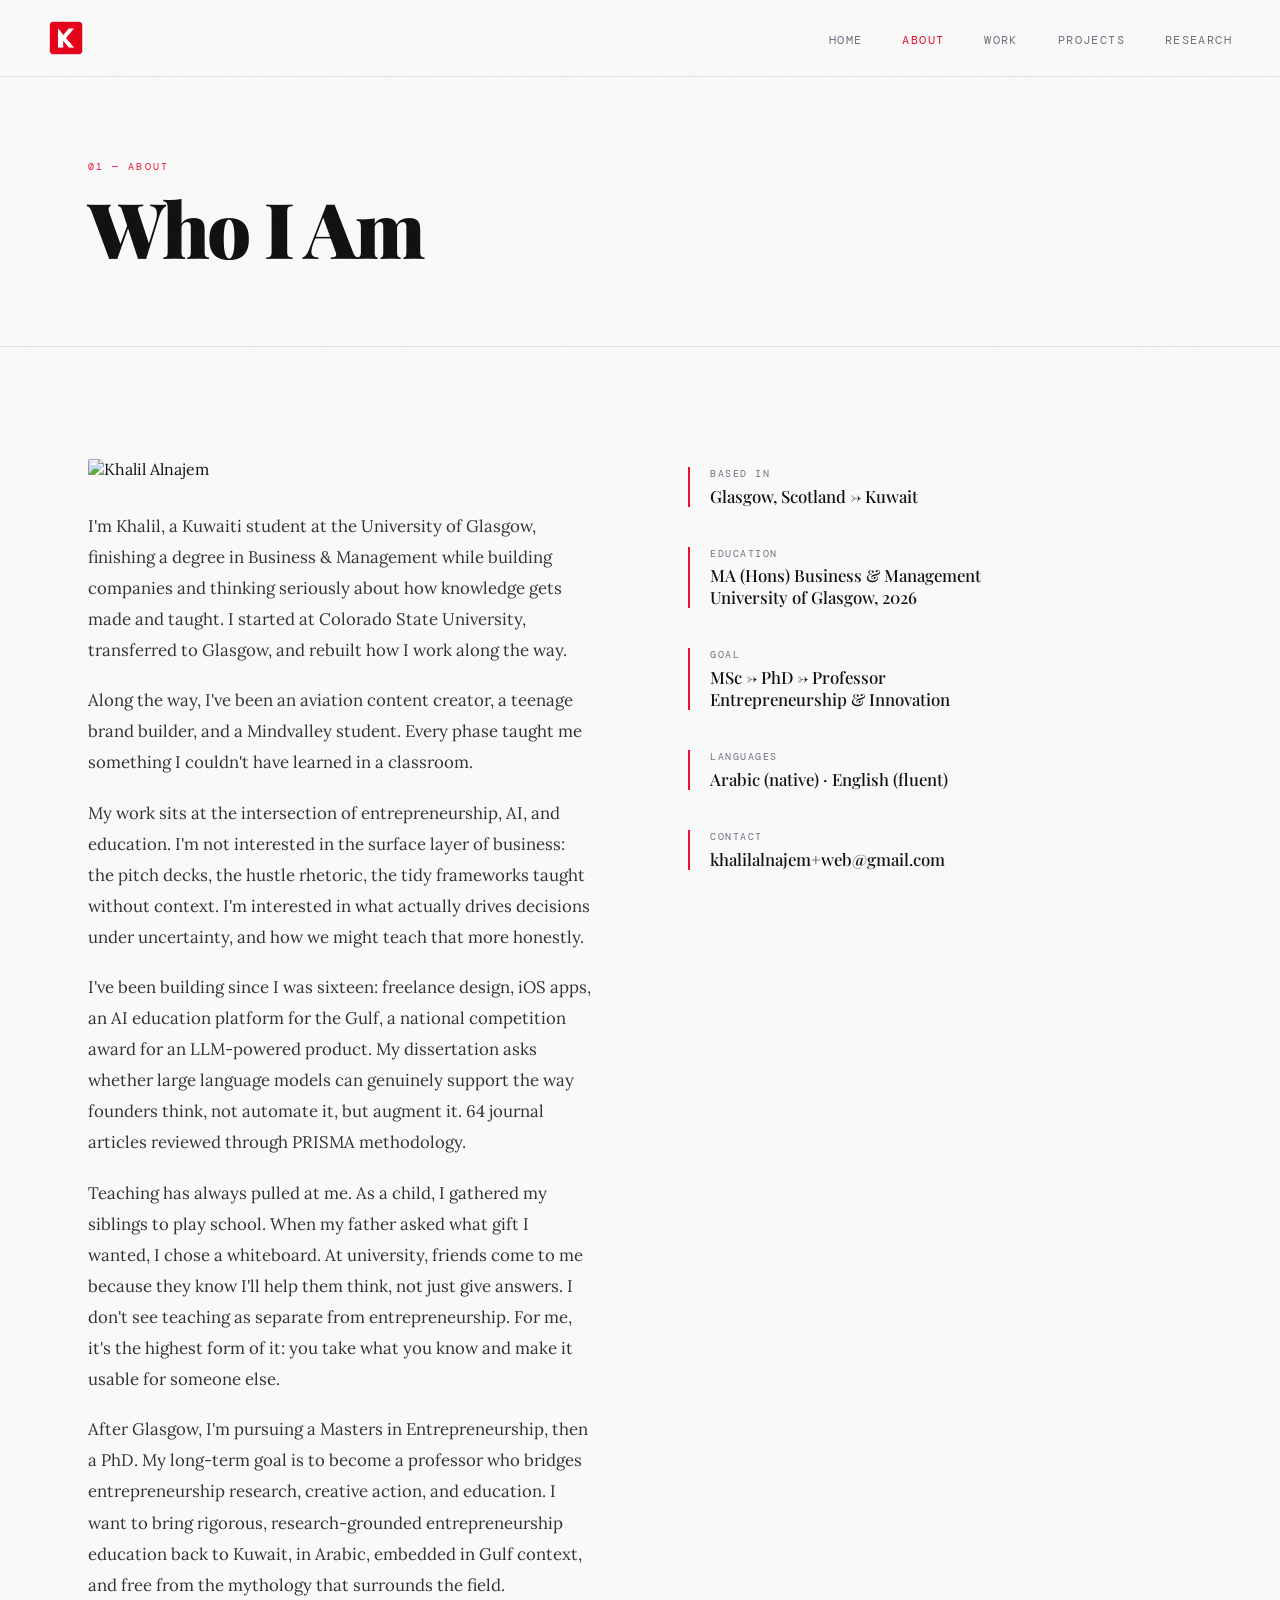
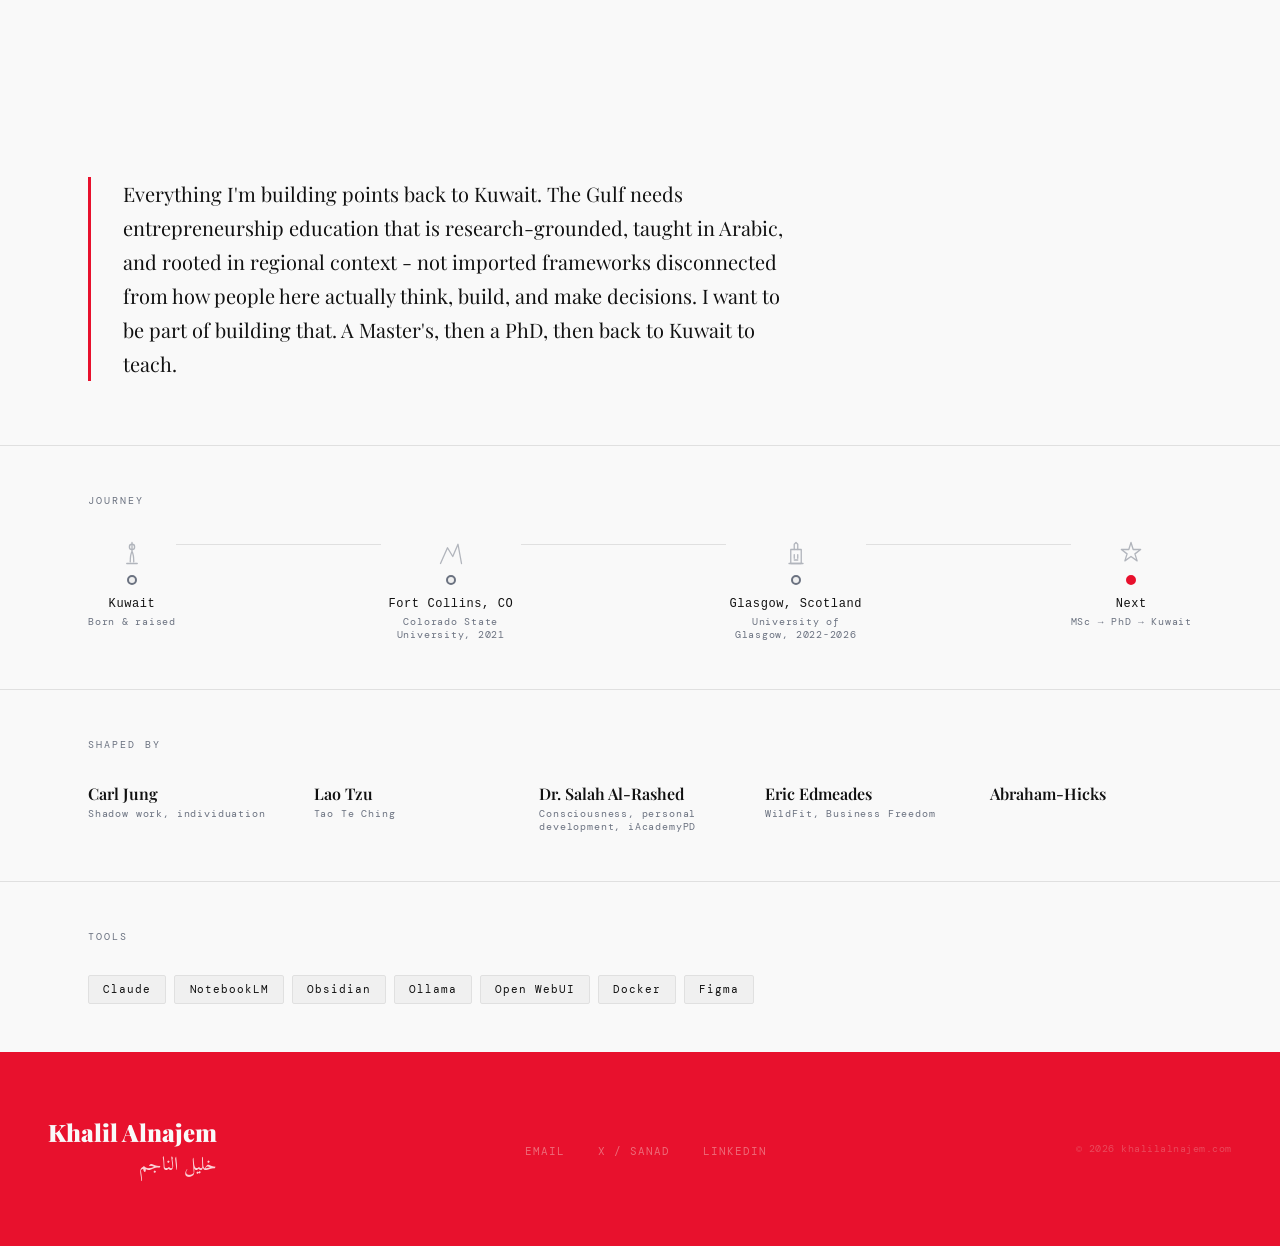
==== commit d1b8fdd3: "Fix coaching newsletter card, sidebar dupes, influences grid, journey icons - Coaching: replace brok" ====
--- a/about.html
+++ b/about.html
@@ -89,24 +89,28 @@
       <p class="about-section-label reveal">Journey</p>
       <div class="journey-timeline reveal">
         <div class="journey-stop">
+          <svg class="journey-icon" viewBox="0 0 32 32" fill="none" stroke="currentColor" stroke-width="1.5" stroke-linecap="round" stroke-linejoin="round"><path d="M16 4v10M16 14c-2 4-2 8-2 12M16 14c2 4 2 8 2 12M10 28h12"/><circle cx="16" cy="9" r="3"/></svg>
           <span class="journey-dot"></span>
           <span class="journey-place">Kuwait</span>
           <span class="journey-label">Born & raised</span>
         </div>
         <div class="journey-line"></div>
         <div class="journey-stop">
+          <svg class="journey-icon" viewBox="0 0 32 32" fill="none" stroke="currentColor" stroke-width="1.5" stroke-linecap="round" stroke-linejoin="round"><path d="M4 28L12 10l6 10 6-14 4 22"/></svg>
           <span class="journey-dot"></span>
           <span class="journey-place">Fort Collins, CO</span>
           <span class="journey-label">Colorado State University, 2021</span>
         </div>
         <div class="journey-line"></div>
         <div class="journey-stop">
+          <svg class="journey-icon" viewBox="0 0 32 32" fill="none" stroke="currentColor" stroke-width="1.5" stroke-linecap="round" stroke-linejoin="round"><rect x="10" y="12" width="12" height="16"/><path d="M8 28h16M14 12V6l2-2 2 2v6"/><line x1="14" y1="18" x2="14" y2="22"/><line x1="18" y1="18" x2="18" y2="22"/><line x1="14" y1="24" x2="18" y2="24"/></svg>
           <span class="journey-dot"></span>
           <span class="journey-place">Glasgow, Scotland</span>
           <span class="journey-label">University of Glasgow, 2022-2026</span>
         </div>
         <div class="journey-line"></div>
         <div class="journey-stop">
+          <svg class="journey-icon" viewBox="0 0 32 32" fill="none" stroke="currentColor" stroke-width="1.5" stroke-linecap="round" stroke-linejoin="round"><polygon points="16,4 18.5,12 27,12 20.5,17 23,25 16,20 9,25 11.5,17 5,12 13.5,12"/></svg>
           <span class="journey-dot active"></span>
           <span class="journey-place">Next</span>
           <span class="journey-label">MSc → PhD → Kuwait</span>
--- a/style.css
+++ b/style.css
@@ -1022,6 +1022,13 @@
   text-align: center;
   flex: 0 0 auto;
 }
+.journey-icon {
+  width: 28px;
+  height: 28px;
+  margin-bottom: 0.5rem;
+  color: var(--muted);
+  opacity: 0.5;
+}
 .journey-dot {
   width: 10px;
   height: 10px;
@@ -1064,8 +1071,8 @@
 .influences-list {
   list-style: none;
   display: grid;
-  grid-template-columns: repeat(auto-fill, minmax(220px, 1fr));
-  gap: 1rem;
+  grid-template-columns: repeat(5, 1fr);
+  gap: 1.5rem;
 }
 .influences-list li {
   display: flex;
@@ -1125,6 +1132,7 @@
     margin-left: 4.5px;
   }
   .journey-label { max-width: none; }
+  .influences-list { grid-template-columns: repeat(2, 1fr); }
 }
 
 /* ── DISSERTATION ── */
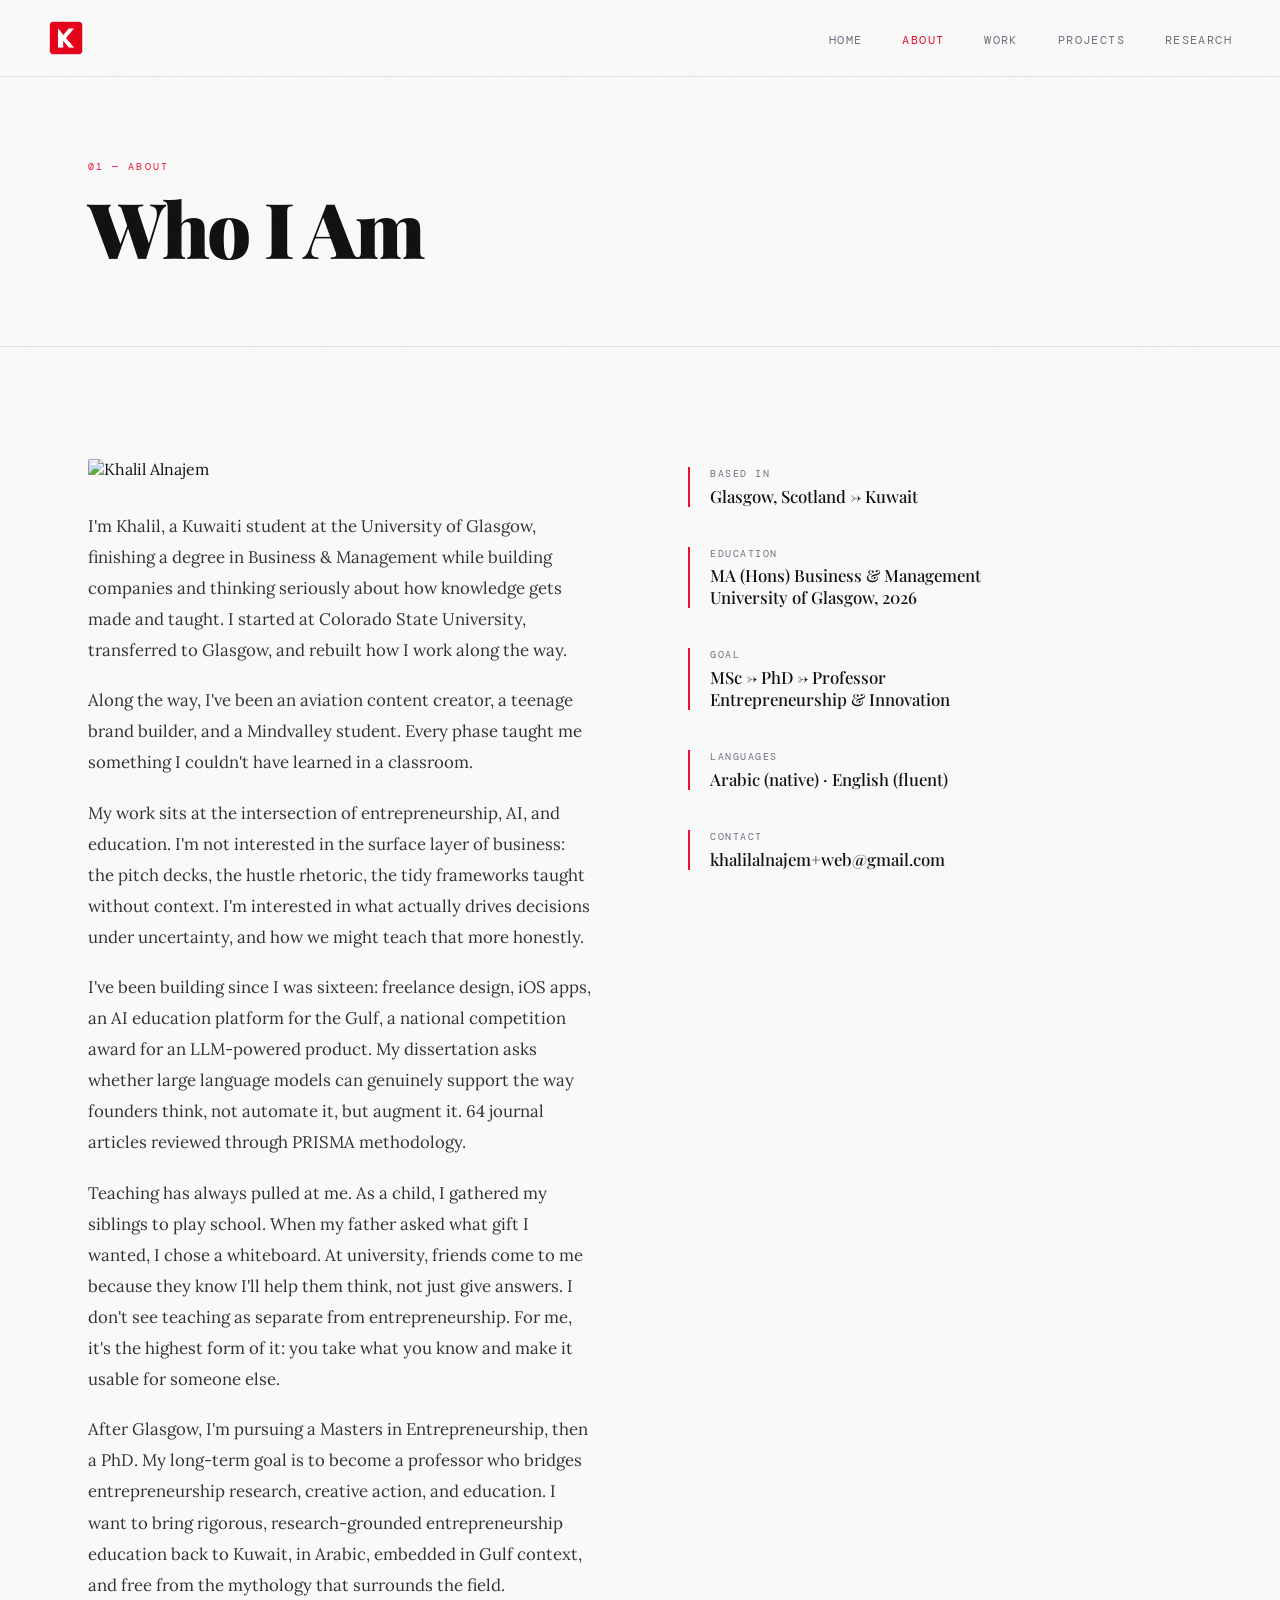
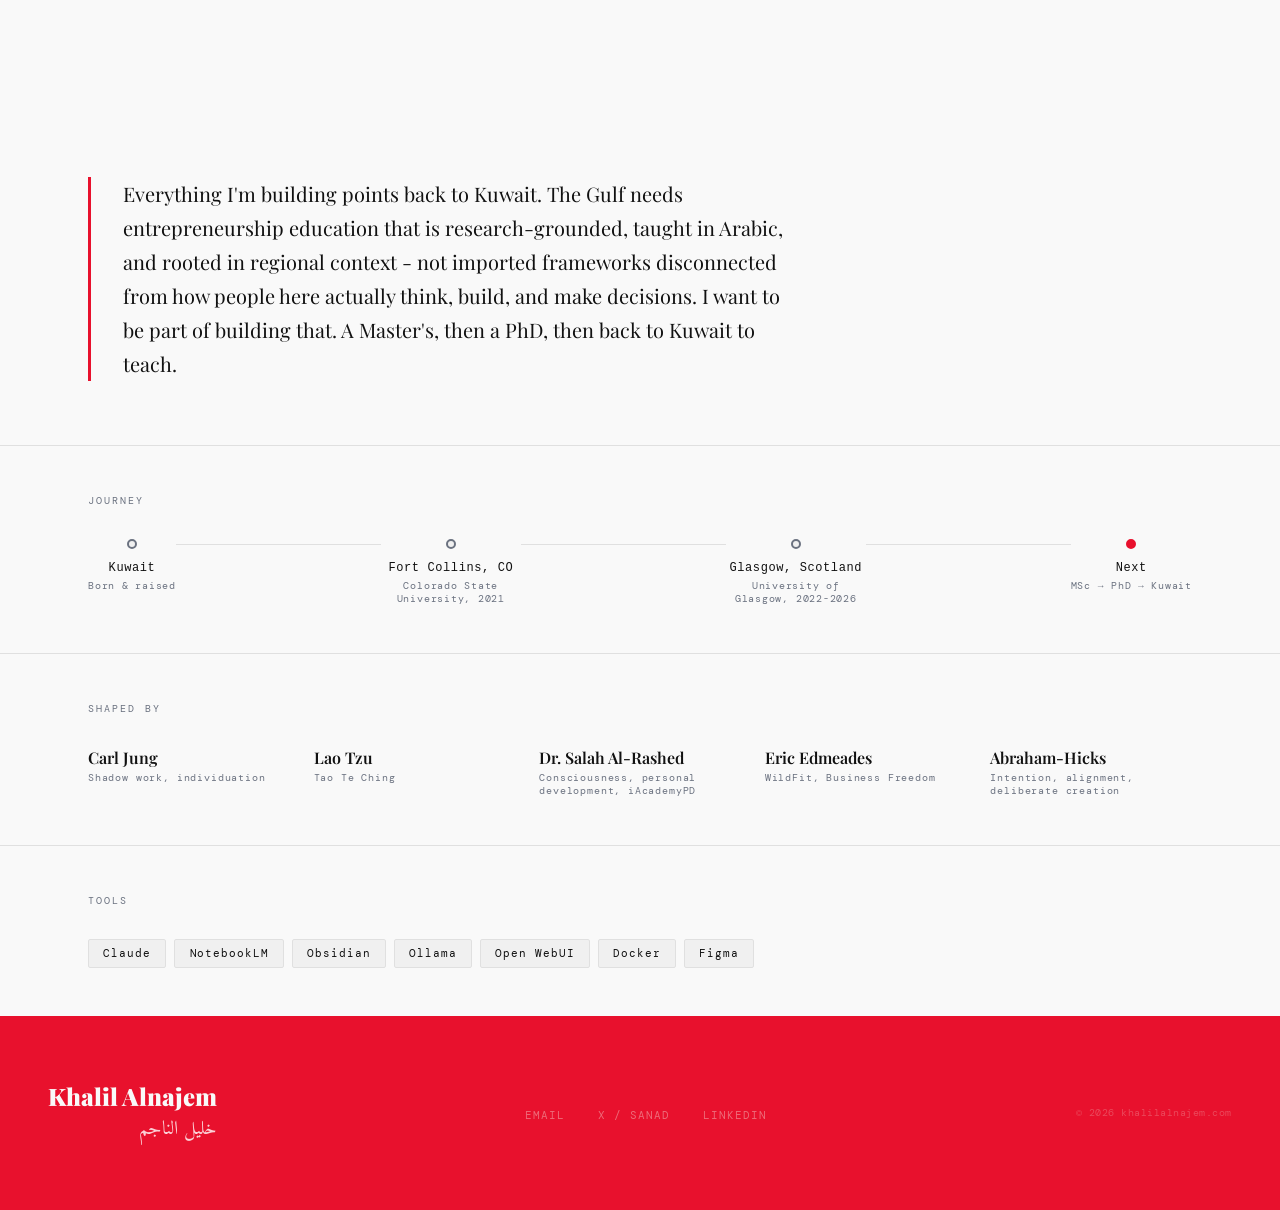
==== commit 979c02da: "Remove timeline icons, fix Abraham-Hicks descriptor, fix status alignment - Remove SVG icons from jo" ====
--- a/about.html
+++ b/about.html
@@ -89,28 +89,24 @@
       <p class="about-section-label reveal">Journey</p>
       <div class="journey-timeline reveal">
         <div class="journey-stop">
-          <svg class="journey-icon" viewBox="0 0 32 32" fill="none" stroke="currentColor" stroke-width="1.5" stroke-linecap="round" stroke-linejoin="round"><path d="M16 4v10M16 14c-2 4-2 8-2 12M16 14c2 4 2 8 2 12M10 28h12"/><circle cx="16" cy="9" r="3"/></svg>
           <span class="journey-dot"></span>
           <span class="journey-place">Kuwait</span>
           <span class="journey-label">Born & raised</span>
         </div>
         <div class="journey-line"></div>
         <div class="journey-stop">
-          <svg class="journey-icon" viewBox="0 0 32 32" fill="none" stroke="currentColor" stroke-width="1.5" stroke-linecap="round" stroke-linejoin="round"><path d="M4 28L12 10l6 10 6-14 4 22"/></svg>
           <span class="journey-dot"></span>
           <span class="journey-place">Fort Collins, CO</span>
           <span class="journey-label">Colorado State University, 2021</span>
         </div>
         <div class="journey-line"></div>
         <div class="journey-stop">
-          <svg class="journey-icon" viewBox="0 0 32 32" fill="none" stroke="currentColor" stroke-width="1.5" stroke-linecap="round" stroke-linejoin="round"><rect x="10" y="12" width="12" height="16"/><path d="M8 28h16M14 12V6l2-2 2 2v6"/><line x1="14" y1="18" x2="14" y2="22"/><line x1="18" y1="18" x2="18" y2="22"/><line x1="14" y1="24" x2="18" y2="24"/></svg>
           <span class="journey-dot"></span>
           <span class="journey-place">Glasgow, Scotland</span>
           <span class="journey-label">University of Glasgow, 2022-2026</span>
         </div>
         <div class="journey-line"></div>
         <div class="journey-stop">
-          <svg class="journey-icon" viewBox="0 0 32 32" fill="none" stroke="currentColor" stroke-width="1.5" stroke-linecap="round" stroke-linejoin="round"><polygon points="16,4 18.5,12 27,12 20.5,17 23,25 16,20 9,25 11.5,17 5,12 13.5,12"/></svg>
           <span class="journey-dot active"></span>
           <span class="journey-place">Next</span>
           <span class="journey-label">MSc → PhD → Kuwait</span>
@@ -128,7 +124,7 @@
         <li><span class="influence-name">Lao Tzu</span><span class="influence-note">Tao Te Ching</span></li>
         <li><span class="influence-name">Dr. Salah Al-Rashed</span><span class="influence-note">Consciousness, personal development, iAcademyPD</span></li>
         <li><span class="influence-name">Eric Edmeades</span><span class="influence-note">WildFit, Business Freedom</span></li>
-        <li><span class="influence-name">Abraham-Hicks</span></li>
+        <li><span class="influence-name">Abraham-Hicks</span><span class="influence-note">Intention, alignment, deliberate creation</span></li>
       </ul>
     </div>
   </section>
--- a/style.css
+++ b/style.css
@@ -800,15 +800,13 @@
   letter-spacing: 0.1em;
   text-transform: uppercase;
   color: var(--muted);
-  flex-shrink: 0;
-  white-space: nowrap;
-  text-align: right;
-  min-width: 120px;
   display: flex;
   align-items: center;
+  justify-content: flex-end;
   gap: 0.4rem;
   flex-shrink: 0;
   white-space: nowrap;
+  min-width: 170px;
 }
 
 /* ── PROJECT DETAIL PAGE ── */
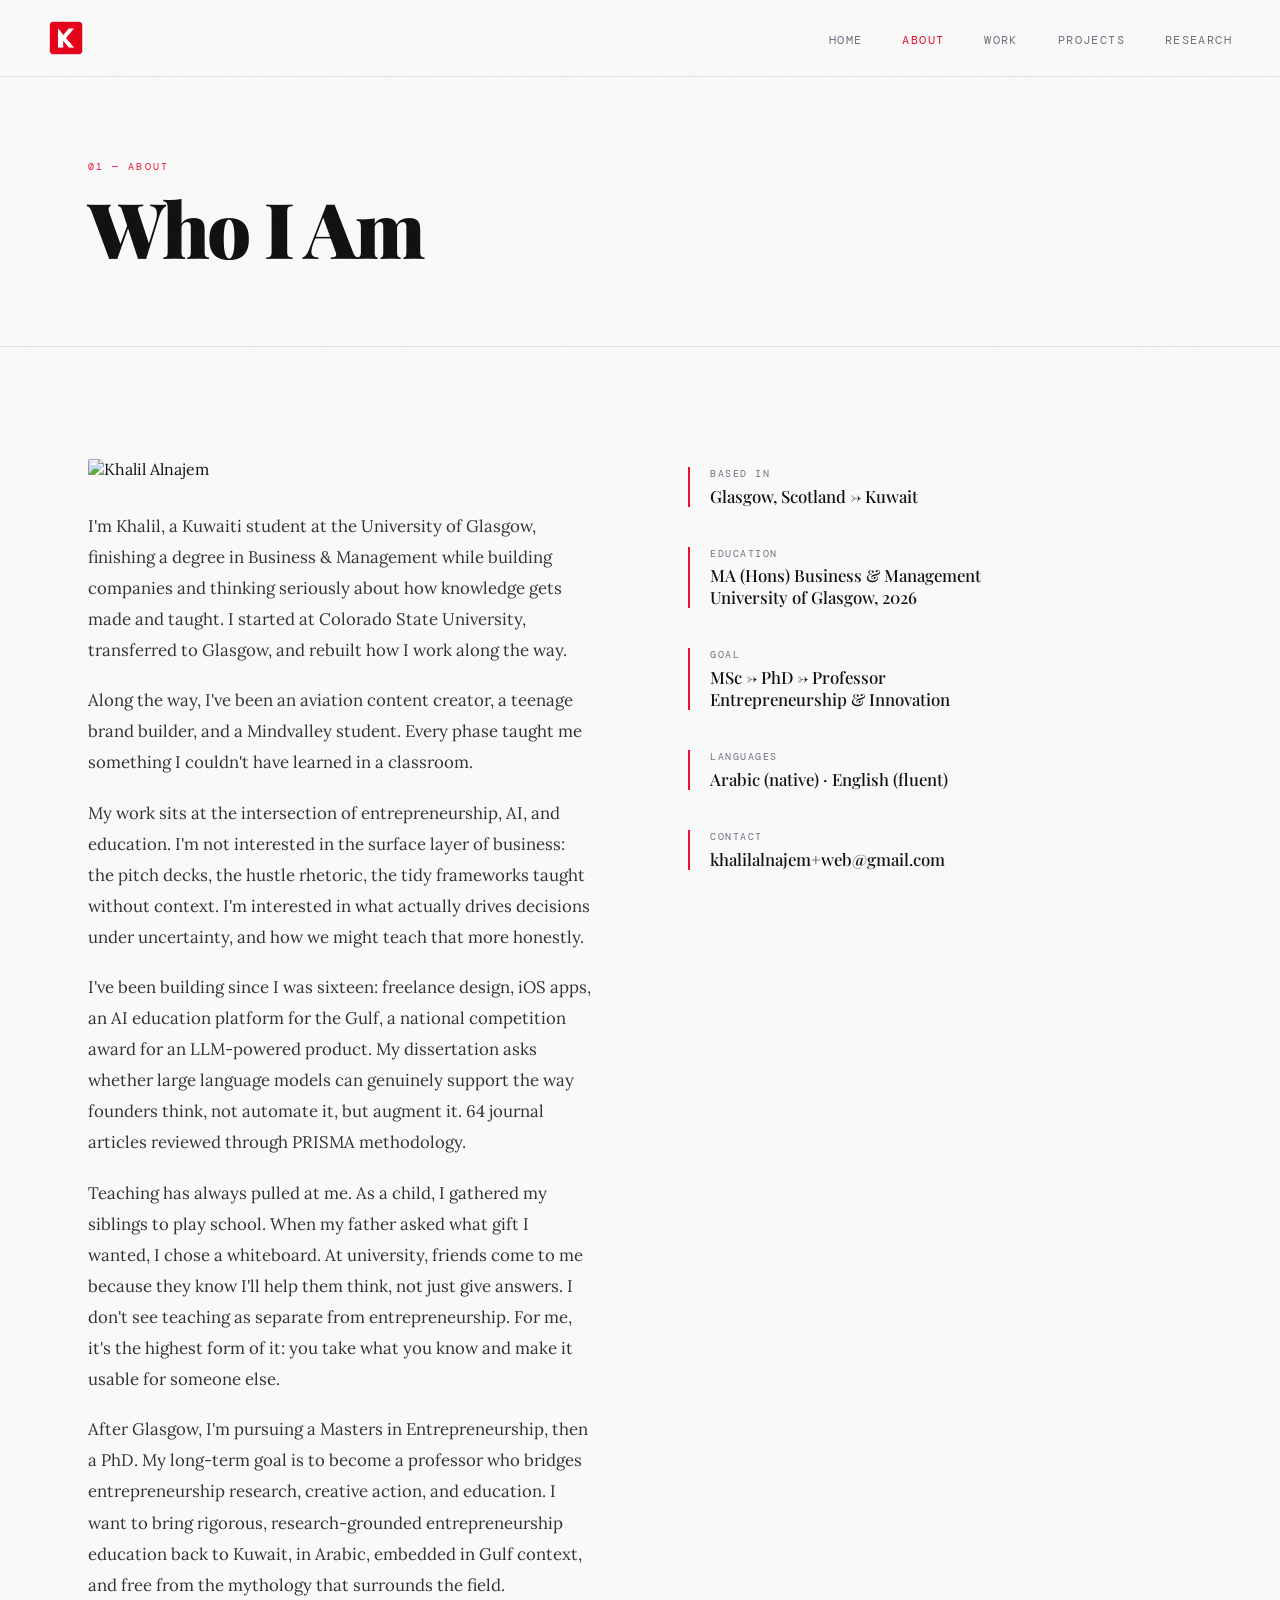
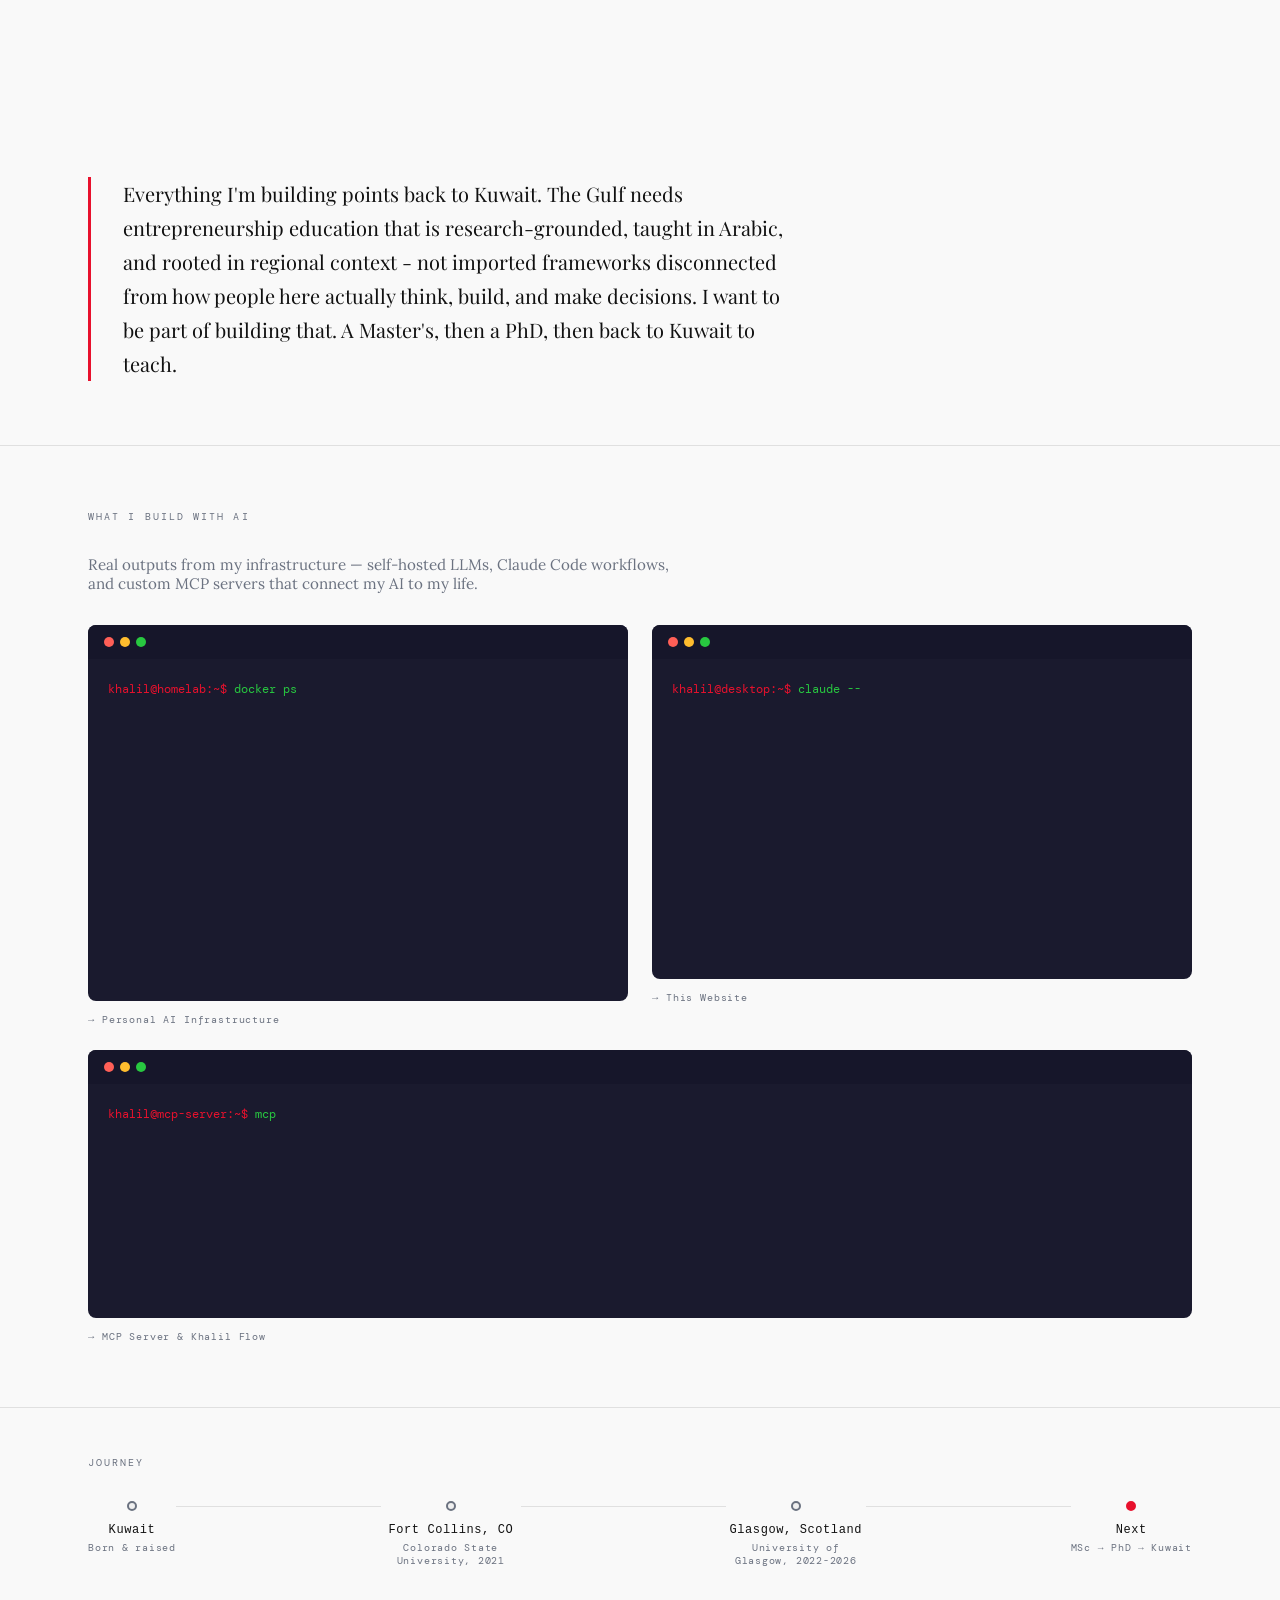
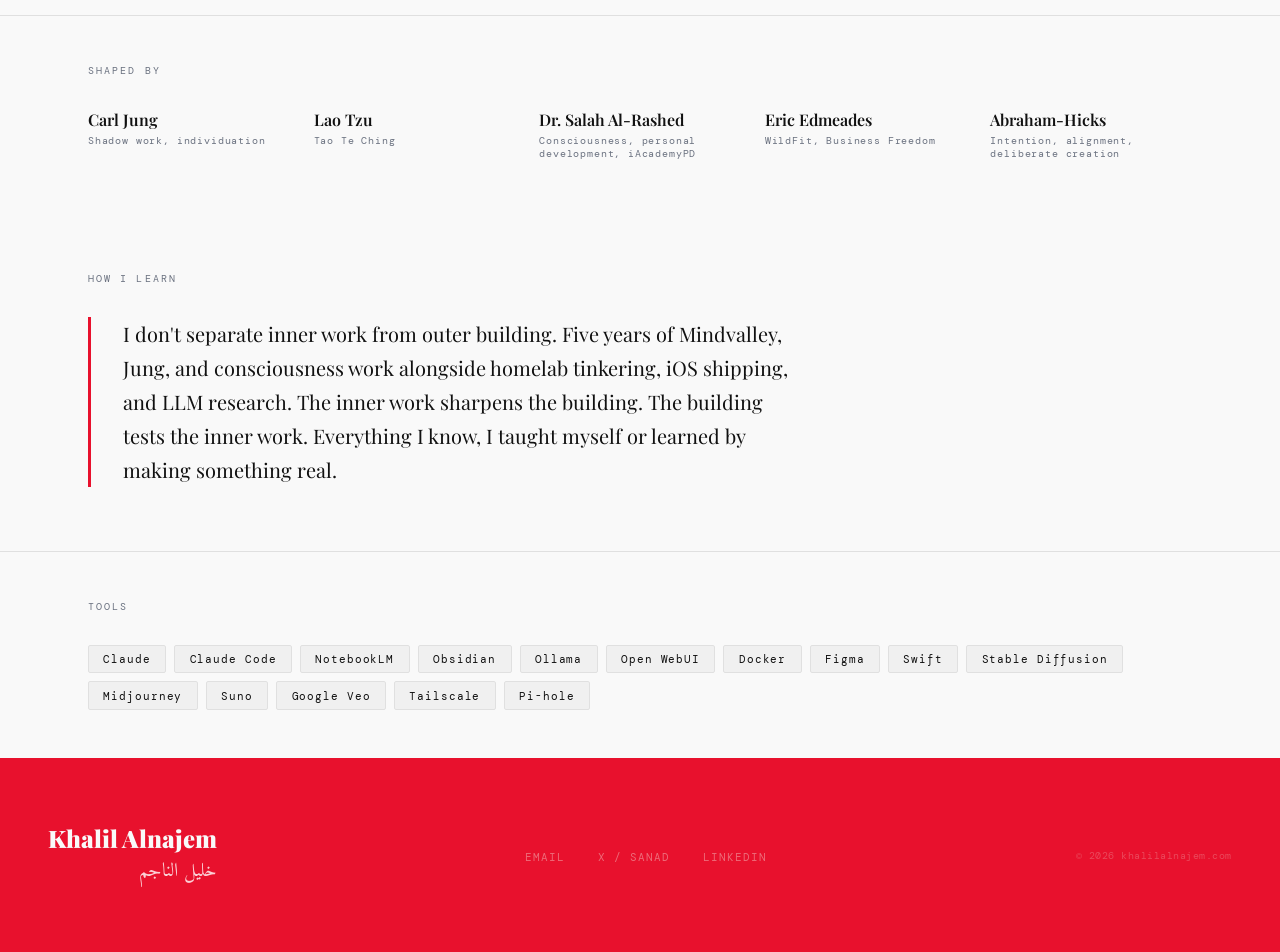
==== commit db6fc07a: "Add AI terminal showcase, How I Learn statement, and expanded tools to About page Three animated ter" ====
--- a/about.html
+++ b/about.html
@@ -83,6 +83,53 @@
     </div>
   </section>
 
+  <!-- WHAT I BUILD WITH AI -->
+  <section class="about-terminals">
+    <div class="container">
+      <p class="about-section-label reveal">What I Build With AI</p>
+      <p class="terminal-intro reveal">Real outputs from my infrastructure — self-hosted LLMs, Claude Code workflows, and custom MCP servers that connect my AI to my life.</p>
+      <div class="terminal-grid reveal" id="terminal-grid">
+
+        <div class="terminal-item" data-terminal="0">
+          <div class="terminal-window">
+            <div class="terminal-header">
+              <span class="terminal-dot red"></span>
+              <span class="terminal-dot yellow"></span>
+              <span class="terminal-dot green"></span>
+            </div>
+            <div class="terminal-body"></div>
+          </div>
+          <p class="terminal-label"><a href="project.html?id=ai-infra">&rarr; Personal AI Infrastructure</a></p>
+        </div>
+
+        <div class="terminal-item" data-terminal="1">
+          <div class="terminal-window">
+            <div class="terminal-header">
+              <span class="terminal-dot red"></span>
+              <span class="terminal-dot yellow"></span>
+              <span class="terminal-dot green"></span>
+            </div>
+            <div class="terminal-body"></div>
+          </div>
+          <p class="terminal-label"><a href="project.html?id=ai-infra">&rarr; This Website</a></p>
+        </div>
+
+        <div class="terminal-item" data-terminal="2">
+          <div class="terminal-window">
+            <div class="terminal-header">
+              <span class="terminal-dot red"></span>
+              <span class="terminal-dot yellow"></span>
+              <span class="terminal-dot green"></span>
+            </div>
+            <div class="terminal-body"></div>
+          </div>
+          <p class="terminal-label"><a href="project.html?id=khalil-flow">&rarr; MCP Server &amp; Khalil Flow</a></p>
+        </div>
+
+      </div>
+    </div>
+  </section>
+
   <!-- JOURNEY -->
   <section class="about-journey">
     <div class="container">
@@ -129,18 +176,36 @@
     </div>
   </section>
 
+  <!-- HOW I LEARN -->
+  <section class="about-vision">
+    <div class="container">
+      <p class="about-section-label reveal">How I Learn</p>
+      <div class="vision-block reveal">
+        <p class="vision-text">I don't separate inner work from outer building. Five years of Mindvalley, Jung, and consciousness work alongside homelab tinkering, iOS shipping, and LLM research. The inner work sharpens the building. The building tests the inner work. Everything I know, I taught myself or learned by making something real.</p>
+      </div>
+    </div>
+  </section>
+
   <!-- TOOLS -->
   <section class="about-tools">
     <div class="container">
       <p class="about-section-label reveal">Tools</p>
       <div class="tools-row reveal">
         <span class="tool-pill">Claude</span>
+        <span class="tool-pill">Claude Code</span>
         <span class="tool-pill">NotebookLM</span>
         <span class="tool-pill">Obsidian</span>
         <span class="tool-pill">Ollama</span>
         <span class="tool-pill">Open WebUI</span>
         <span class="tool-pill">Docker</span>
         <span class="tool-pill">Figma</span>
+        <span class="tool-pill">Swift</span>
+        <span class="tool-pill">Stable Diffusion</span>
+        <span class="tool-pill">Midjourney</span>
+        <span class="tool-pill">Suno</span>
+        <span class="tool-pill">Google Veo</span>
+        <span class="tool-pill">Tailscale</span>
+        <span class="tool-pill">Pi-hole</span>
       </div>
     </div>
   </section>
@@ -165,6 +230,129 @@
       entries.forEach(e => { if (e.isIntersecting) e.target.classList.add('visible'); });
     }, { threshold: 0.1 });
     revealEls.forEach(el => obs.observe(el));
+
+    /* ── Terminal typing animation ── */
+    const terminalData = [
+      {
+        lines: [
+          { type: 'prompt', text: 'khalil@homelab:~$ ' },
+          { type: 'command', text: 'docker ps' },
+          { type: 'output', text: 'CONTAINER    STATUS' },
+          { type: 'output', text: 'ollama       Up 47 days' },
+          { type: 'output', text: 'open-webui   Up 47 days' },
+          { type: 'output', text: 'pi-hole      Up 47 days' },
+          { type: 'output', text: 'tailscale    Up 47 days' },
+          { type: 'output', text: 'unbound      Up 47 days' },
+          { type: 'output', text: '' },
+          { type: 'prompt', text: 'khalil@homelab:~$ ' },
+          { type: 'command', text: 'ollama list' },
+          { type: 'output', text: 'NAME          PARAMS   SIZE' },
+          { type: 'output', text: 'llama3.2      3B       2.0 GB' },
+          { type: 'output', text: 'mistral       7B       4.1 GB' },
+          { type: 'output', text: 'gemma2        9B       5.4 GB' },
+        ]
+      },
+      {
+        lines: [
+          { type: 'prompt', text: 'khalil@desktop:~$ ' },
+          { type: 'command', text: 'claude --model opus' },
+          { type: 'output', text: '> Build the about page for khalilalnajem.com' },
+          { type: 'output', text: '' },
+          { type: 'output', text: '  Creating sections...' },
+          { type: 'output', text: '  Writing CSS...' },
+          { type: 'output', text: '  \u2713 about.html updated' },
+          { type: 'output', text: '  \u2713 style.css updated' },
+          { type: 'output', text: '  \u2713 Committed and pushed' },
+          { type: 'output', text: '' },
+          { type: 'prompt', text: 'khalil@desktop:~$ ' },
+          { type: 'command', text: 'git log --oneline -3' },
+          { type: 'output', text: '0e6839b Full-width project photos with grid layout' },
+          { type: 'output', text: '198a36d Add Eric Edmeades interview photo' },
+          { type: 'output', text: 'ac24ab8 Repo cleanup: remove unused tracked files' },
+        ]
+      },
+      {
+        lines: [
+          { type: 'prompt', text: 'khalil@mcp-server:~$ ' },
+          { type: 'command', text: 'mcp serve --port 3000' },
+          { type: 'output', text: '  \u2713 Connected: Calendar' },
+          { type: 'output', text: '  \u2713 Connected: Khalil Flow' },
+          { type: 'output', text: '  \u2713 Connected: Project Files' },
+          { type: 'output', text: '  \u2713 Connected: University Courses' },
+          { type: 'output', text: '  Server ready on port 3000' },
+          { type: 'output', text: '' },
+          { type: 'output', text: '  Tool call: get_today_readiness()' },
+          { type: 'output', text: '  \u2192 Recovery: 82% | Strain: 6.4' },
+        ]
+      }
+    ];
+
+    function animateTerminal(terminalIndex, body) {
+      const data = terminalData[terminalIndex];
+      if (!data) return;
+      body.innerHTML = '';
+      let delay = 0;
+
+      data.lines.forEach(line => {
+        if (line.type === 'prompt') {
+          const el = document.createElement('span');
+          el.className = 'terminal-line';
+          const promptSpan = document.createElement('span');
+          promptSpan.className = 'terminal-prompt';
+          promptSpan.textContent = line.text;
+          el.appendChild(promptSpan);
+          body.appendChild(el);
+          setTimeout(() => el.classList.add('visible'), delay);
+          delay += 100;
+        } else if (line.type === 'command') {
+          // Find the last prompt line and append command typing to it
+          const lastLine = body.lastElementChild;
+          const cmdSpan = document.createElement('span');
+          cmdSpan.className = 'terminal-command';
+          lastLine.appendChild(cmdSpan);
+          const chars = line.text.split('');
+          chars.forEach((char, i) => {
+            setTimeout(() => {
+              cmdSpan.textContent += char;
+            }, delay + i * 40);
+          });
+          delay += chars.length * 40 + 200;
+          // Add newline after command
+          setTimeout(() => {
+            const br = document.createElement('br');
+            body.appendChild(br);
+          }, delay - 200);
+        } else {
+          const el = document.createElement('div');
+          el.className = 'terminal-line';
+          const outSpan = document.createElement('span');
+          outSpan.className = 'terminal-output';
+          outSpan.textContent = line.text || '\u00A0';
+          el.appendChild(outSpan);
+          body.appendChild(el);
+          setTimeout(() => el.classList.add('visible'), delay);
+          delay += 80;
+        }
+      });
+    }
+
+    const termGrid = document.getElementById('terminal-grid');
+    if (termGrid) {
+      let terminalAnimated = false;
+      const termObs = new IntersectionObserver(entries => {
+        entries.forEach(e => {
+          if (e.isIntersecting && !terminalAnimated) {
+            terminalAnimated = true;
+            document.querySelectorAll('.terminal-item').forEach((item, i) => {
+              const body = item.querySelector('.terminal-body');
+              const idx = parseInt(item.dataset.terminal);
+              setTimeout(() => animateTerminal(idx, body), i * 200);
+            });
+          }
+        });
+      }, { threshold: 0.15 });
+      termObs.observe(termGrid);
+    }
 
     const currentPage = window.location.pathname.split('/').pop() || 'index.html';
     document.querySelectorAll('.nav-links a[href]').forEach(a => {
--- a/style.css
+++ b/style.css
@@ -750,12 +750,15 @@
 
 .proj-list-item {
   display: flex;
-  justify-content: space-between;
   align-items: center;
   padding: 1.25rem 1rem;
   text-decoration: none;
   color: inherit;
   transition: background 0.2s, padding-left 0.2s;
+}
+.proj-list-item > div:first-child {
+  flex: 1;
+  min-width: 0;
 }
 .proj-list-item:hover {
   background: white;
@@ -898,26 +901,29 @@
 
 .proj-detail-photos {
   margin-top: 3rem;
-  display: flex;
-  gap: 1rem;
-  flex-wrap: wrap;
+  display: grid;
+  gap: 1.5rem;
+}
+.proj-detail-photos--multi {
+  grid-template-columns: repeat(2, 1fr);
 }
 
 .proj-detail-photo {
-  width: 320px;
-  height: 240px;
+  width: 100%;
+  max-height: 520px;
   object-fit: cover;
   object-position: top center;
   border-radius: 2px;
   cursor: zoom-in;
-  transition: transform 0.3s;
+  transition: transform 0.3s, box-shadow 0.3s;
 }
 .proj-detail-photo:hover {
-  transform: scale(1.02);
+  transform: scale(1.01);
+  box-shadow: 0 8px 30px rgba(0,0,0,0.12);
 }
 .proj-detail-photo--square {
-  width: 320px;
-  height: 320px;
+  aspect-ratio: 1;
+  max-height: none;
 }
 
 /* ── PROJECT BACK BUTTON (TOP) ── */
@@ -976,7 +982,8 @@
   .proj-detail-grid { grid-template-columns: 1fr; gap: 2.5rem; }
   .proj-detail-sidebar { position: static; }
   .proj-list-tag { display: none; }
-  .proj-detail-photo { width: 100%; height: auto; }
+  .proj-detail-photos--multi { grid-template-columns: 1fr; }
+  .proj-detail-photo { max-height: 400px; }
   .proj-nav { flex-direction: column; gap: 1rem; align-items: flex-start; }
   .proj-nav-arrows { gap: 1rem; }
 }
@@ -1131,6 +1138,94 @@
   }
   .journey-label { max-width: none; }
   .influences-list { grid-template-columns: repeat(2, 1fr); }
+}
+
+/* ── TERMINAL SHOWCASE ── */
+.about-terminals {
+  padding: 4rem 0;
+  border-top: 1px solid var(--rule);
+}
+.terminal-intro {
+  font-family: var(--font-body);
+  font-size: 0.95rem;
+  color: var(--muted);
+  margin-bottom: 2rem;
+  max-width: 600px;
+}
+.terminal-grid {
+  display: grid;
+  grid-template-columns: 1fr 1fr;
+  gap: 1.5rem;
+}
+.terminal-grid .terminal-item:last-child {
+  grid-column: 1 / -1;
+}
+.terminal-window {
+  background: #1a1a2e;
+  border-radius: 8px;
+  overflow: hidden;
+  font-family: var(--font-mono);
+  font-size: 0.75rem;
+  line-height: 1.8;
+}
+.terminal-header {
+  background: #16162a;
+  padding: 12px 16px;
+  display: flex;
+  gap: 6px;
+}
+.terminal-dot {
+  width: 10px;
+  height: 10px;
+  border-radius: 50%;
+}
+.terminal-dot.red { background: #ff5f57; }
+.terminal-dot.yellow { background: #ffbd2e; }
+.terminal-dot.green { background: #28c840; }
+.terminal-body {
+  padding: 1.25rem;
+  color: rgba(255,255,255,0.85);
+  min-height: 180px;
+}
+.terminal-line {
+  white-space: pre;
+  opacity: 0;
+  transition: opacity 0.15s;
+}
+.terminal-line.visible {
+  opacity: 1;
+}
+.terminal-prompt {
+  color: var(--amber);
+}
+.terminal-command {
+  color: #28c840;
+}
+.terminal-output {
+  color: rgba(255,255,255,0.6);
+}
+.terminal-label {
+  font-family: var(--font-mono);
+  font-size: 0.65rem;
+  letter-spacing: 0.08em;
+  margin-top: 0.75rem;
+}
+.terminal-label a {
+  color: var(--muted);
+  text-decoration: none;
+  transition: color 0.2s;
+}
+.terminal-label a:hover {
+  color: var(--amber);
+}
+
+@media (max-width: 900px) {
+  .terminal-grid {
+    grid-template-columns: 1fr;
+  }
+  .terminal-grid .terminal-item:last-child {
+    grid-column: auto;
+  }
 }
 
 /* ── DISSERTATION ── */
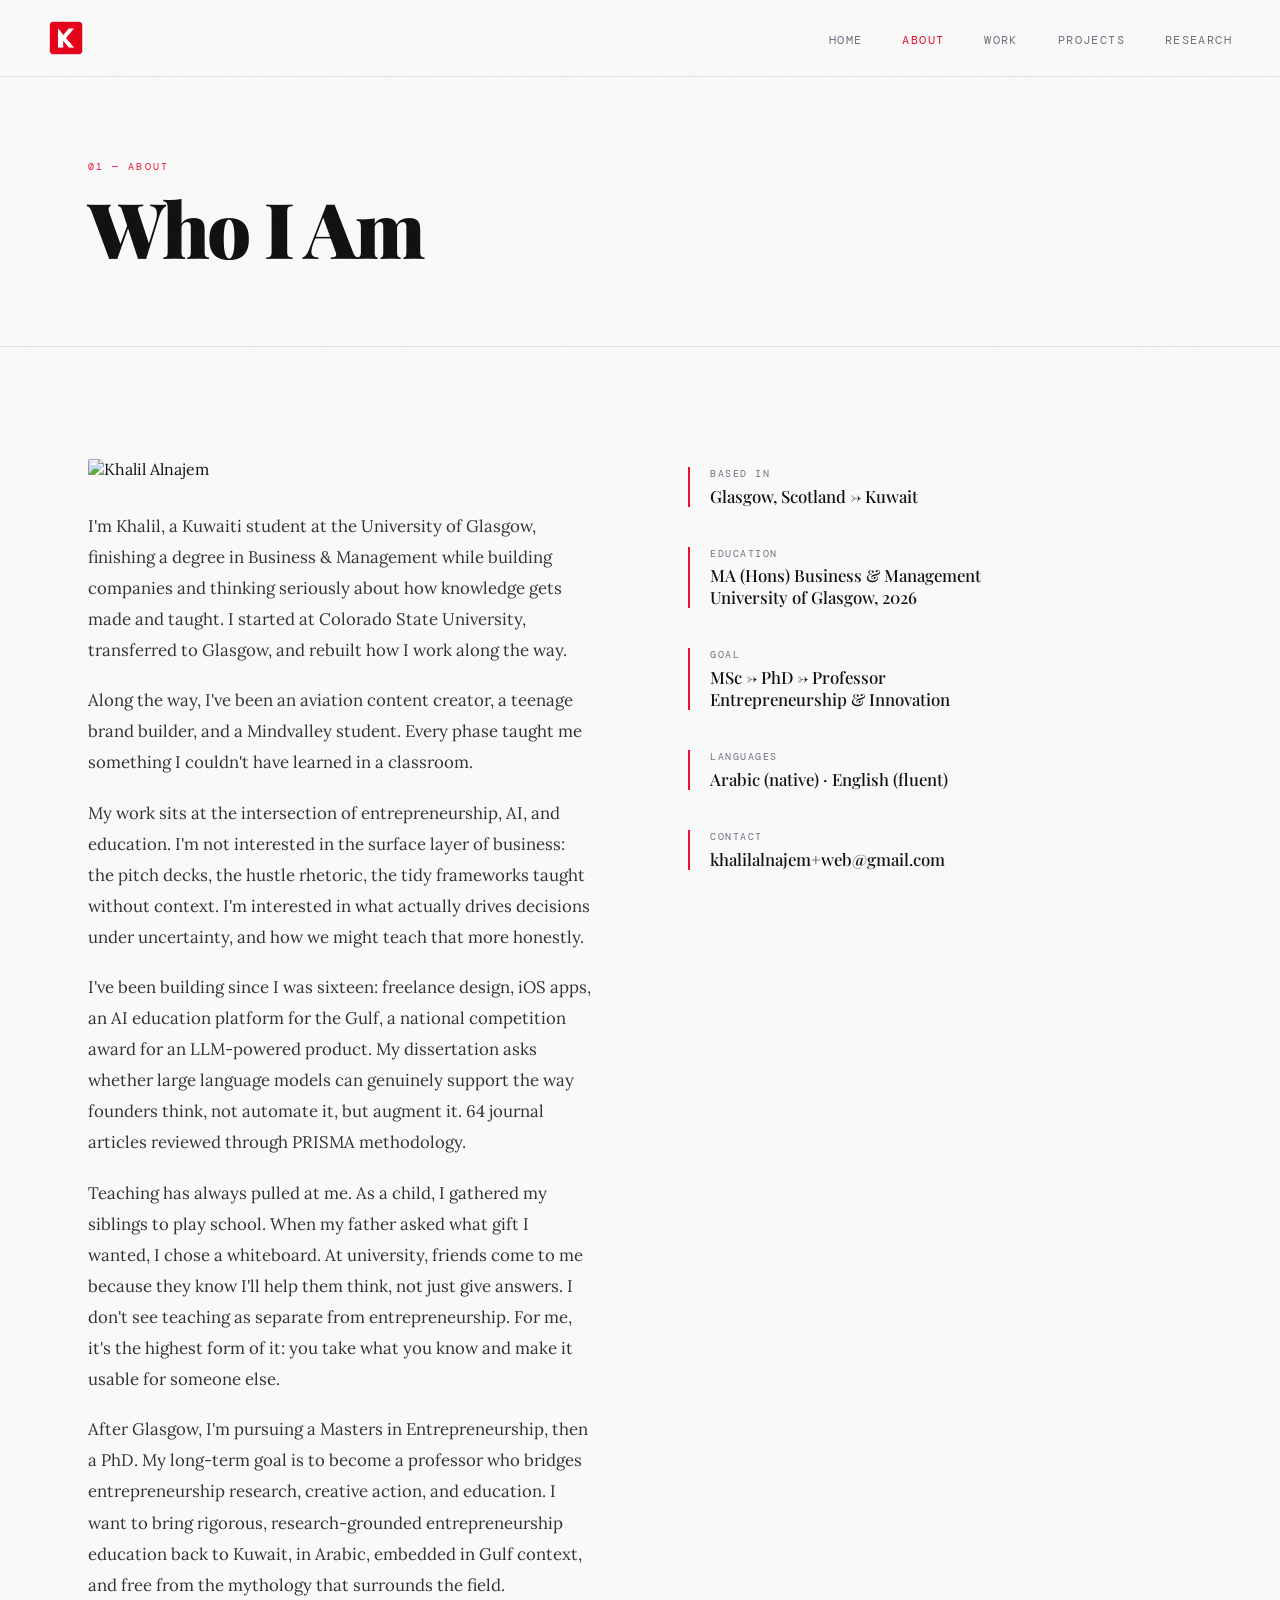
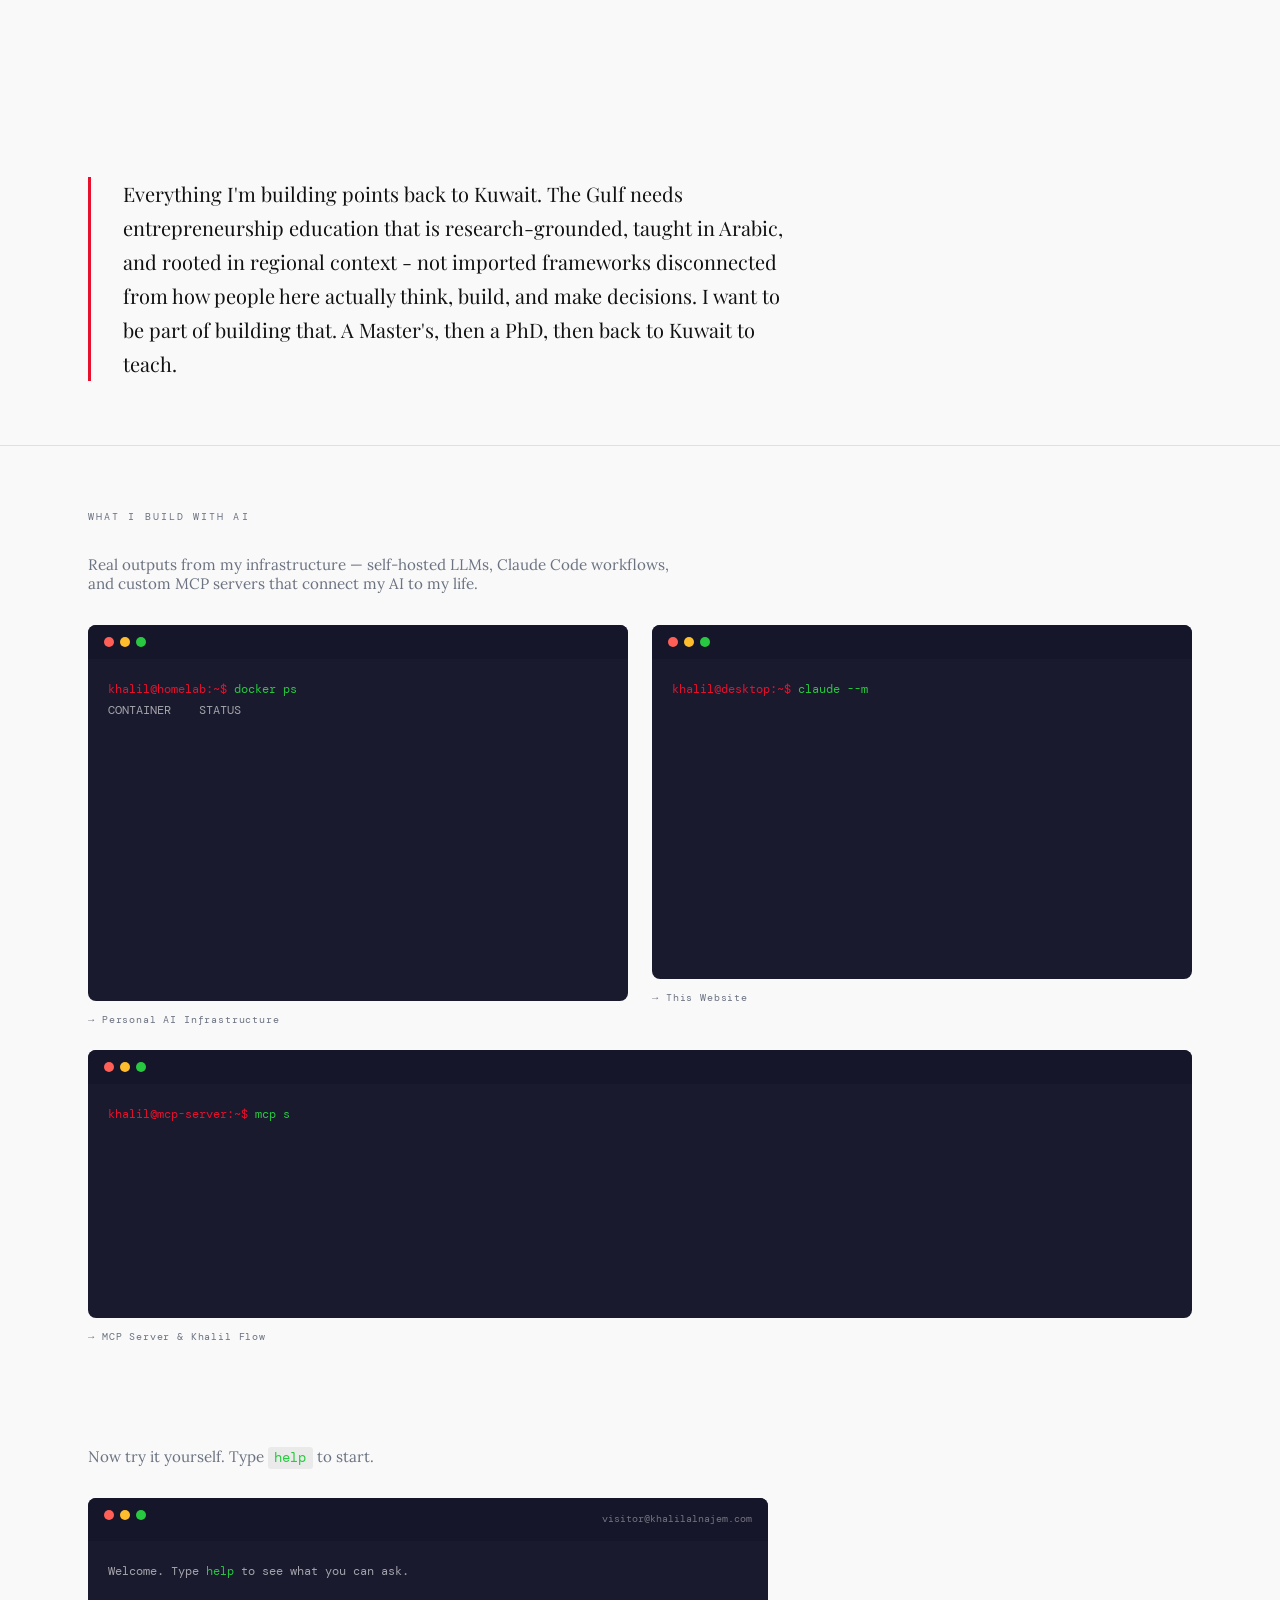
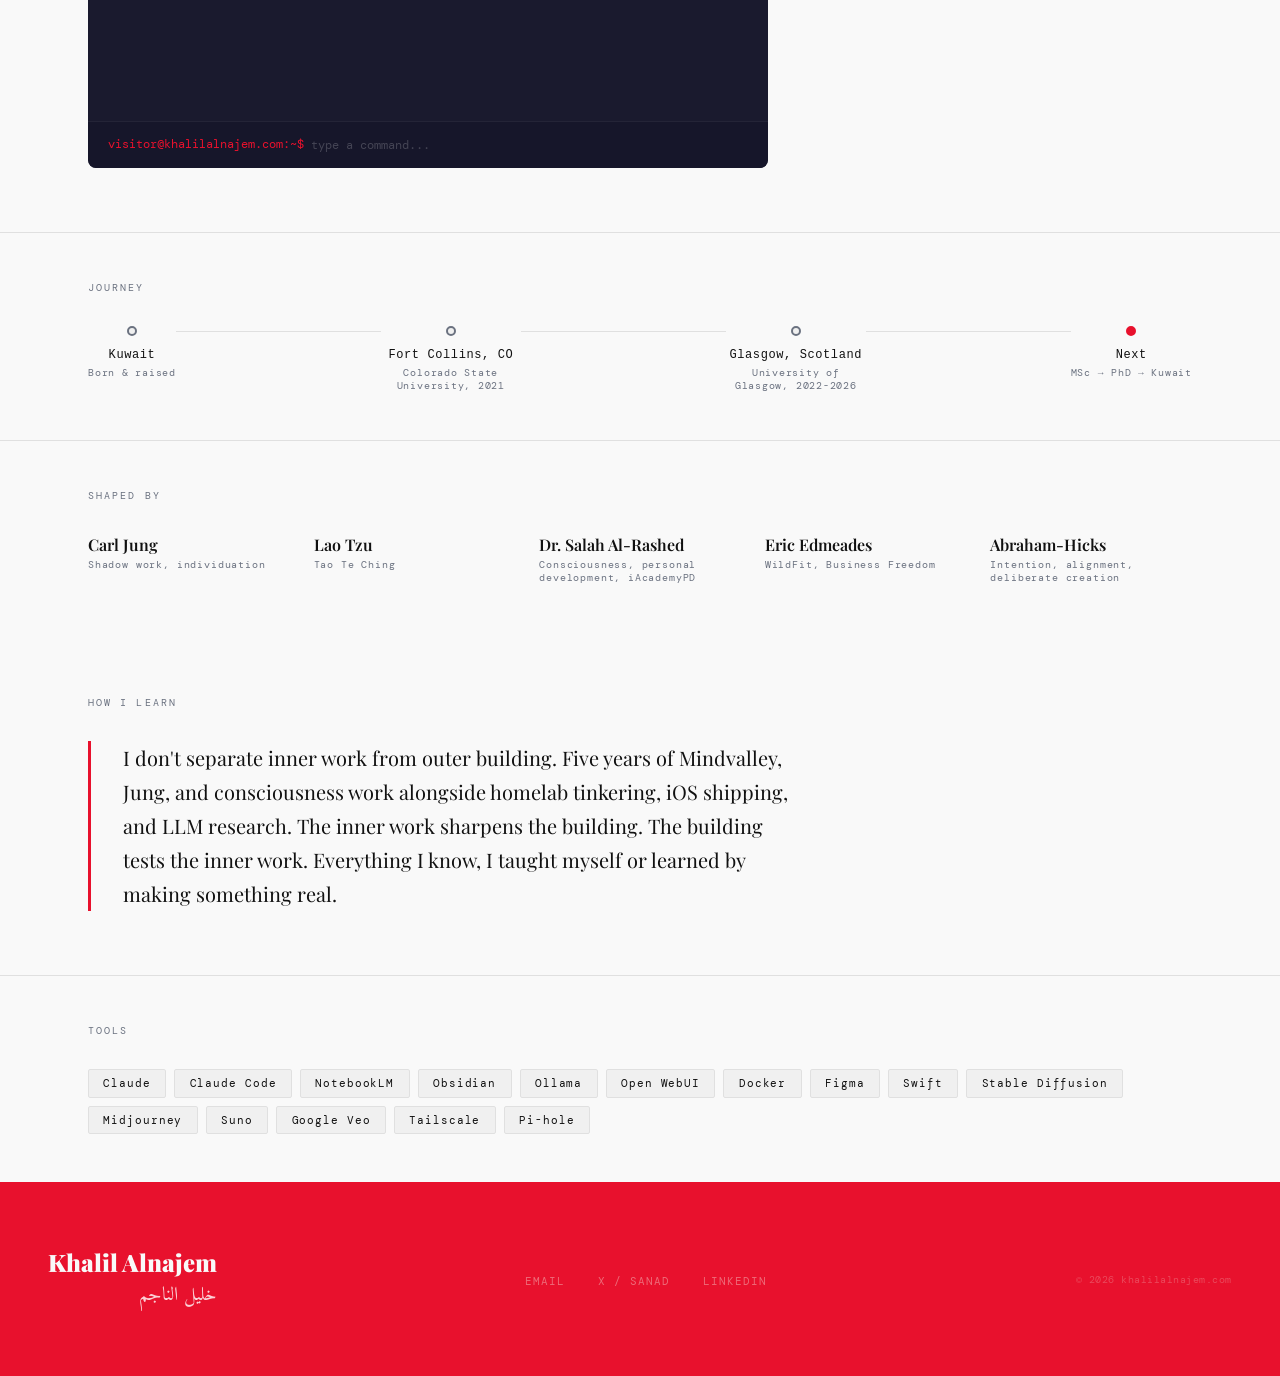
==== commit 6c0a822a: "Move interactive terminal to About page, under AI showcase Visitors can type commands (help, vision," ====
--- a/about.html
+++ b/about.html
@@ -129,6 +129,30 @@
       </div>
     </div>
   </section>
+
+  <!-- INTERACTIVE TERMINAL -->
+  <div class="ask-terminal-wrap">
+    <div class="container">
+      <p class="terminal-intro reveal" style="margin-top:0;">Now try it yourself. Type <code>help</code> to start.</p>
+      <div class="reveal">
+        <div class="terminal-window ask-terminal">
+          <div class="terminal-header">
+            <span class="terminal-dot red"></span>
+            <span class="terminal-dot yellow"></span>
+            <span class="terminal-dot green"></span>
+            <span class="ask-terminal-title">visitor@khalilalnajem.com</span>
+          </div>
+          <div class="terminal-body" id="ask-terminal-body">
+            <div class="terminal-line visible"><span class="terminal-output">Welcome. Type <span style="color:#28c840">help</span> to see what you can ask.</span></div>
+          </div>
+          <div class="ask-terminal-input-row">
+            <span class="terminal-prompt">visitor@khalilalnajem.com:~$&nbsp;</span>
+            <input type="text" id="ask-terminal-input" class="ask-terminal-input" autocomplete="off" spellcheck="false" placeholder="type a command...">
+          </div>
+        </div>
+      </div>
+    </div>
+  </div>
 
   <!-- JOURNEY -->
   <section class="about-journey">
@@ -354,6 +378,167 @@
       termObs.observe(termGrid);
     }
 
+    /* ── Ask Terminal ── */
+    const askResponses = {
+      help: [
+        'Available commands:',
+        '',
+        '  <span style="color:#28c840">vision</span>      — What I\'m working toward',
+        '  <span style="color:#28c840">stack</span>       — My tech & tools',
+        '  <span style="color:#28c840">projects</span>    — What I\'ve built',
+        '  <span style="color:#28c840">research</span>    — My dissertation',
+        '  <span style="color:#28c840">books</span>       — What shaped my thinking',
+        '  <span style="color:#28c840">jung</span>        — Why Carl Jung matters to me',
+        '  <span style="color:#28c840">kuwait</span>      — Where I\'m from and going back to',
+        '  <span style="color:#28c840">ai</span>          — How I use AI',
+        '  <span style="color:#28c840">teach</span>       — Why teaching pulls at me',
+        '  <span style="color:#28c840">contact</span>     — Get in touch',
+        '  <span style="color:#28c840">clear</span>       — Clear terminal',
+      ],
+      vision: [
+        'MSc in Entrepreneurship → PhD → Professor.',
+        'Long-term: build research-grounded entrepreneurship',
+        'education in Kuwait, taught in Arabic, rooted in Gulf context.',
+        'Not imported frameworks. The real thing.',
+      ],
+      stack: [
+        'Daily drivers:',
+        '  Claude & Claude Code (this site was built with it)',
+        '  Ollama + Open WebUI (self-hosted LLMs)',
+        '  Docker on a Raspberry Pi 5 + RTX 3090 desktop',
+        '  Obsidian, Figma, Swift, Tailscale, Pi-hole',
+        '',
+        'Models I run locally:',
+        '  llama3.2 (3B) · mistral (7B) · gemma2 (9B)',
+      ],
+      projects: [
+        'Sanad — AI education platform for the Gulf (ROWAD 5.0 runner-up)',
+        'Khalil Flow — Personal iOS app for wellbeing & routines',
+        'Personal AI Infrastructure — Homelab, MCP servers, local LLMs',
+        'Aviation Globe — Aviation content page (archived)',
+        'This website — Built entirely with Claude Code',
+        '',
+        'See them all → <a href="projects.html" style="color:var(--amber)">projects.html</a>',
+      ],
+      research: [
+        'Dissertation: "Can LLMs Support Entrepreneurial Cognition?"',
+        'Systematic literature review using PRISMA methodology.',
+        '64 journal articles reviewed.',
+        'Asking whether AI can augment how founders think —',
+        'not automate it, but support it.',
+        '',
+        'Read more → <a href="research.html" style="color:var(--amber)">research.html</a>',
+      ],
+      books: [
+        'Books that shaped how I think:',
+        '',
+        '  "Tao Te Ching" — Lao Tzu',
+        '  "Man and His Symbols" — Carl Jung',
+        '  "Memories, Dreams, Reflections" — Carl Jung',
+        '  "The Power of Now" — Eckhart Tolle',
+        '  "Ask and It Is Given" — Abraham-Hicks',
+        '  "WildFit" — Eric Edmeades',
+      ],
+      jung: [
+        '"Until you make the unconscious conscious,',
+        ' it will direct your life and you will call it fate."',
+        '',
+        'Jung taught me that the inner work isn\'t separate',
+        'from the outer building. Shadow work, individuation,',
+        'understanding your own patterns — that\'s the',
+        'foundation everything else stands on.',
+      ],
+      kuwait: [
+        'Born and raised in Kuwait.',
+        'Left for Colorado at 18, then Glasgow.',
+        'Going back after the PhD.',
+        '',
+        'The Gulf needs entrepreneurship education that',
+        'isn\'t copy-pasted from Western textbooks.',
+        'I want to build that. In Arabic. For us.',
+      ],
+      ai: [
+        'I don\'t just use AI — I build with it and live in it.',
+        '',
+        '  → Self-hosted LLMs on my homelab',
+        '  → Claude Code builds my websites and tools',
+        '  → Custom MCP server connects AI to my calendar,',
+        '    health data, projects, and university courses',
+        '  → My dissertation researches AI for founders',
+        '',
+        'AI is infrastructure, not novelty.',
+      ],
+      teach: [
+        'As a child, I gathered my siblings to play school.',
+        'When my father asked what gift I wanted, I chose a whiteboard.',
+        '',
+        'At university, friends come to me because',
+        'they know I\'ll help them think, not just give answers.',
+        '',
+        'Teaching is the highest form of entrepreneurship:',
+        'you take what you know and make it usable for someone else.',
+      ],
+      contact: [
+        'Email: khalilalnajem+web@gmail.com',
+        'LinkedIn: <a href="https://linkedin.com/in/khalilalnajem" target="_blank" style="color:var(--amber)">linkedin.com/in/khalilalnajem</a>',
+        'X: <a href="https://x.com/ask_sanad" target="_blank" style="color:var(--amber)">@ask_sanad</a>',
+      ],
+    };
+
+    const askBody = document.getElementById('ask-terminal-body');
+    const askInput = document.getElementById('ask-terminal-input');
+
+    function addAskLine(html, cls) {
+      const div = document.createElement('div');
+      div.className = 'terminal-line visible';
+      div.innerHTML = '<span class="' + (cls || 'terminal-output') + '">' + html + '</span>';
+      askBody.appendChild(div);
+    }
+
+    function handleAskCommand(raw) {
+      const cmd = raw.trim().toLowerCase();
+      if (!cmd) return;
+
+      addAskLine('visitor@khalilalnajem.com:~$ <span class="terminal-command">' + raw.replace(/</g,'&lt;') + '</span>', 'terminal-prompt');
+
+      if (cmd === 'clear') {
+        askBody.innerHTML = '<div class="terminal-line visible"><span class="terminal-output">Terminal cleared. Type <span style="color:#28c840">help</span> for commands.</span></div>';
+        return;
+      }
+
+      let response = null;
+      for (const key in askResponses) {
+        if (cmd === key || cmd.includes(key)) {
+          response = askResponses[key];
+          break;
+        }
+      }
+
+      if (!response) {
+        addAskLine('Command not found: ' + raw.replace(/</g,'&lt;'));
+        addAskLine('Type <span style="color:#28c840">help</span> to see available commands.');
+        askBody.scrollTop = askBody.scrollHeight;
+        return;
+      }
+
+      response.forEach((line, i) => {
+        setTimeout(() => {
+          addAskLine(line || '&nbsp;');
+          askBody.scrollTop = askBody.scrollHeight;
+        }, i * 60);
+      });
+    }
+
+    if (askInput) {
+      askInput.addEventListener('keydown', e => {
+        if (e.key === 'Enter') {
+          handleAskCommand(askInput.value);
+          askInput.value = '';
+        }
+      });
+      document.querySelector('.ask-terminal').addEventListener('click', () => askInput.focus());
+    }
+
     const currentPage = window.location.pathname.split('/').pop() || 'index.html';
     document.querySelectorAll('.nav-links a[href]').forEach(a => {
       if (a.getAttribute('href') === currentPage) a.style.color = 'var(--amber)';
--- a/style.css
+++ b/style.css
@@ -840,6 +840,88 @@
 }
 .proj-detail-body a:hover {
   color: var(--navy);
+}
+
+.ig-embed-grid {
+  display: grid;
+  grid-template-columns: repeat(3, 1fr);
+  gap: 1rem;
+  margin-top: 2rem;
+}
+.ig-card {
+  display: block;
+  background: #fff;
+  border: 1px solid #dbdbdb;
+  border-radius: 8px;
+  overflow: hidden;
+  text-decoration: none;
+  transition: box-shadow 0.2s;
+}
+.ig-card:hover {
+  box-shadow: 0 4px 12px rgba(0,0,0,0.1);
+}
+.ig-card-header {
+  display: flex;
+  align-items: center;
+  padding: 12px 14px;
+  gap: 10px;
+}
+.ig-card-avatar {
+  width: 32px;
+  height: 32px;
+  border-radius: 50%;
+  object-fit: cover;
+  flex-shrink: 0;
+  border: 1px solid #dbdbdb;
+}
+.ig-card-user {
+  display: flex;
+  flex-direction: column;
+  flex: 1;
+  min-width: 0;
+}
+.ig-card-username {
+  font-family: -apple-system, BlinkMacSystemFont, 'Segoe UI', sans-serif;
+  font-size: 0.8rem;
+  font-weight: 600;
+  color: #262626;
+}
+.ig-card-location {
+  font-family: -apple-system, BlinkMacSystemFont, 'Segoe UI', sans-serif;
+  font-size: 0.65rem;
+  color: #8e8e8e;
+}
+.ig-card-logo {
+  flex-shrink: 0;
+  margin-left: auto;
+}
+.ig-card-image img {
+  width: 100%;
+  display: block;
+}
+.ig-card-actions {
+  display: flex;
+  align-items: center;
+  justify-content: space-between;
+  padding: 10px 14px;
+}
+.ig-card-icons {
+  display: flex;
+  gap: 14px;
+}
+.ig-card-footer {
+  padding: 0 14px 12px;
+}
+.ig-card-footer span {
+  font-family: -apple-system, BlinkMacSystemFont, 'Segoe UI', sans-serif;
+  font-size: 0.7rem;
+  color: #8e8e8e;
+}
+@media (max-width: 900px) {
+  .ig-embed-grid {
+    grid-template-columns: 1fr;
+    max-width: 400px;
+  }
 }
 
 .proj-detail-sidebar {
@@ -1226,6 +1308,67 @@
   .terminal-grid .terminal-item:last-child {
     grid-column: auto;
   }
+}
+
+/* ── ASK TERMINAL ── */
+.ask-terminal-wrap {
+  padding: 2.5rem 0 4rem;
+}
+.ask-terminal-wrap code {
+  font-family: var(--font-mono);
+  color: #28c840;
+  background: rgba(0,0,0,0.06);
+  padding: 0.15rem 0.4rem;
+  border-radius: 3px;
+  font-size: 0.85rem;
+}
+.ask-terminal {
+  max-width: 680px;
+}
+.ask-terminal-title {
+  font-family: var(--font-mono);
+  font-size: 0.65rem;
+  color: rgba(255,255,255,0.4);
+  margin-left: auto;
+}
+.ask-terminal .terminal-body {
+  max-height: 360px;
+  overflow-y: auto;
+  scrollbar-width: thin;
+  scrollbar-color: rgba(255,255,255,0.15) transparent;
+}
+.ask-terminal .terminal-body::-webkit-scrollbar { width: 4px; }
+.ask-terminal .terminal-body::-webkit-scrollbar-track { background: transparent; }
+.ask-terminal .terminal-body::-webkit-scrollbar-thumb { background: rgba(255,255,255,0.15); border-radius: 2px; }
+.ask-terminal-input-row {
+  display: flex;
+  align-items: center;
+  padding: 0.75rem 1.25rem;
+  border-top: 1px solid rgba(255,255,255,0.06);
+  background: #16162a;
+  border-radius: 0 0 8px 8px;
+}
+.ask-terminal-input-row .terminal-prompt {
+  font-family: var(--font-mono);
+  font-size: 0.75rem;
+  white-space: nowrap;
+}
+.ask-terminal-input {
+  flex: 1;
+  background: none;
+  border: none;
+  outline: none;
+  color: #28c840;
+  font-family: var(--font-mono);
+  font-size: 0.75rem;
+  caret-color: #28c840;
+}
+.ask-terminal-input::placeholder {
+  color: rgba(255,255,255,0.2);
+}
+.ask-terminal .terminal-line {
+  white-space: pre-wrap;
+  word-break: break-word;
 }
 
 /* ── DISSERTATION ── */
